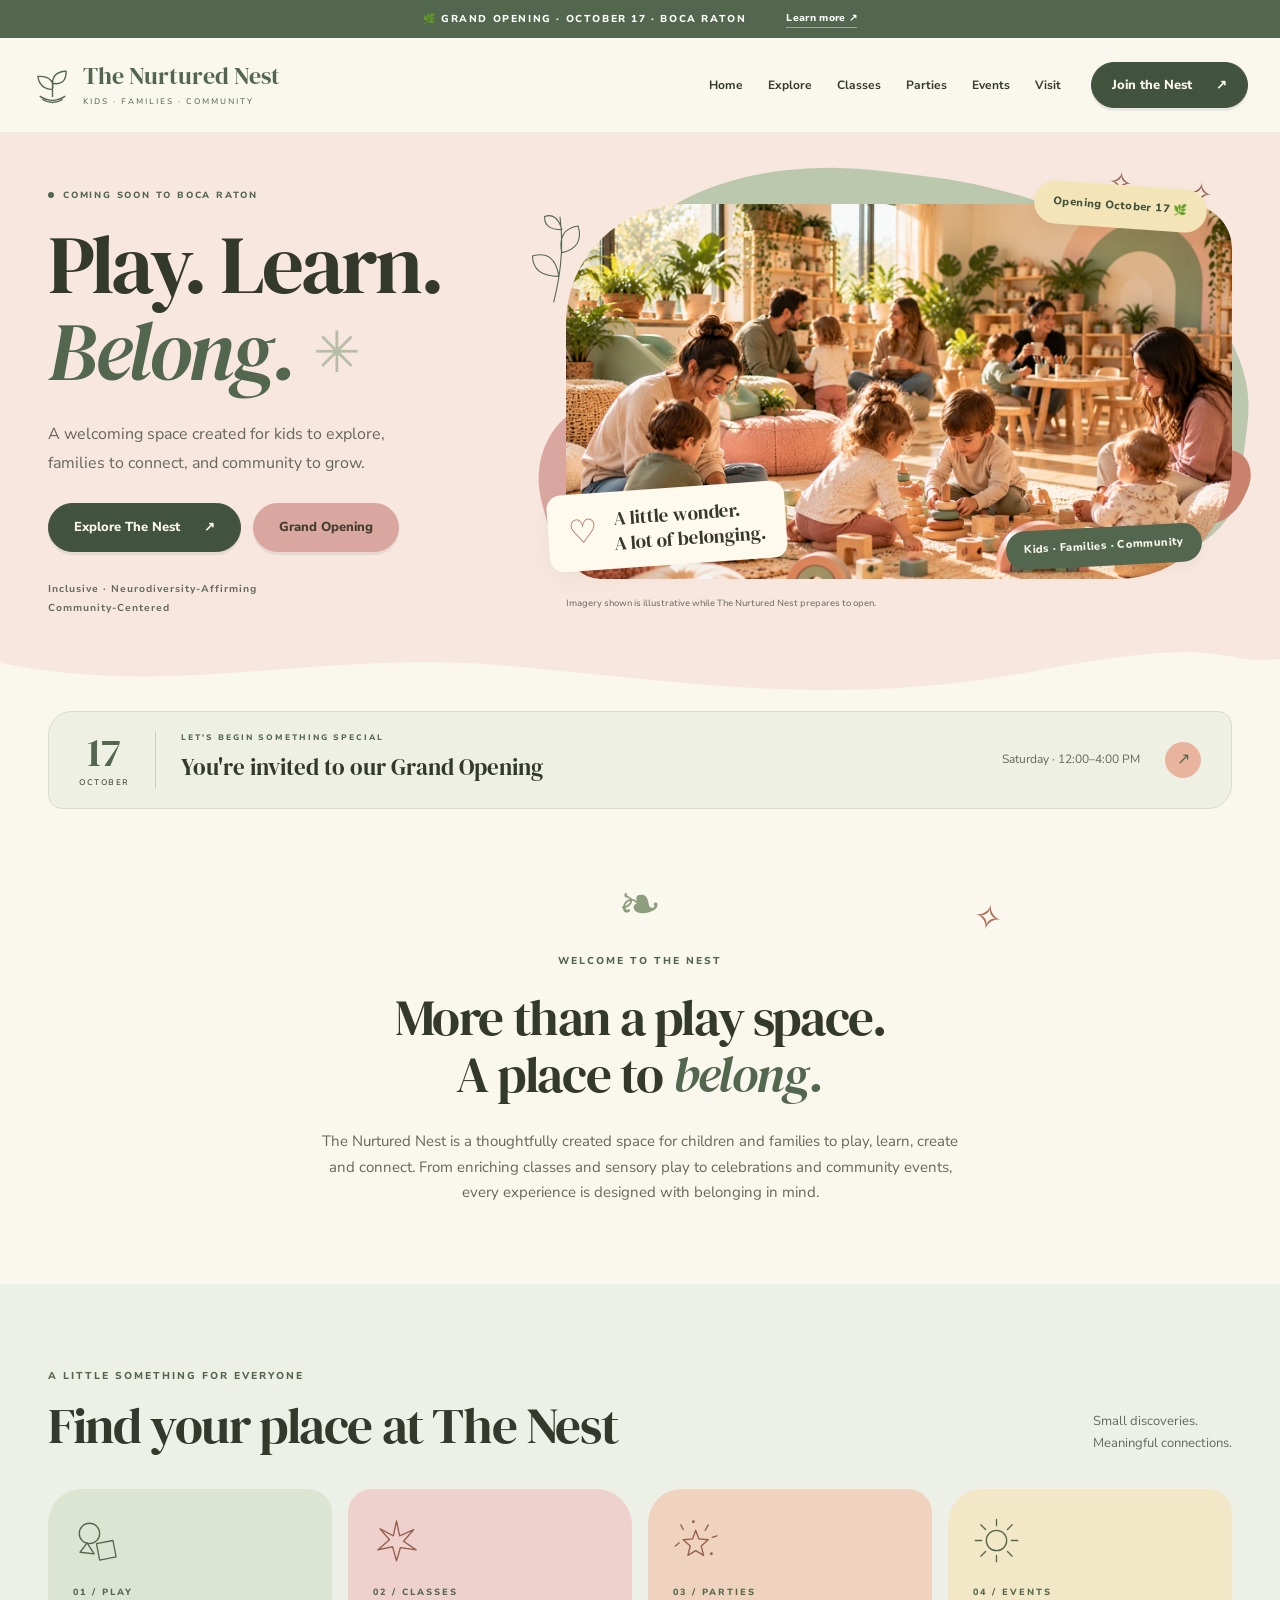
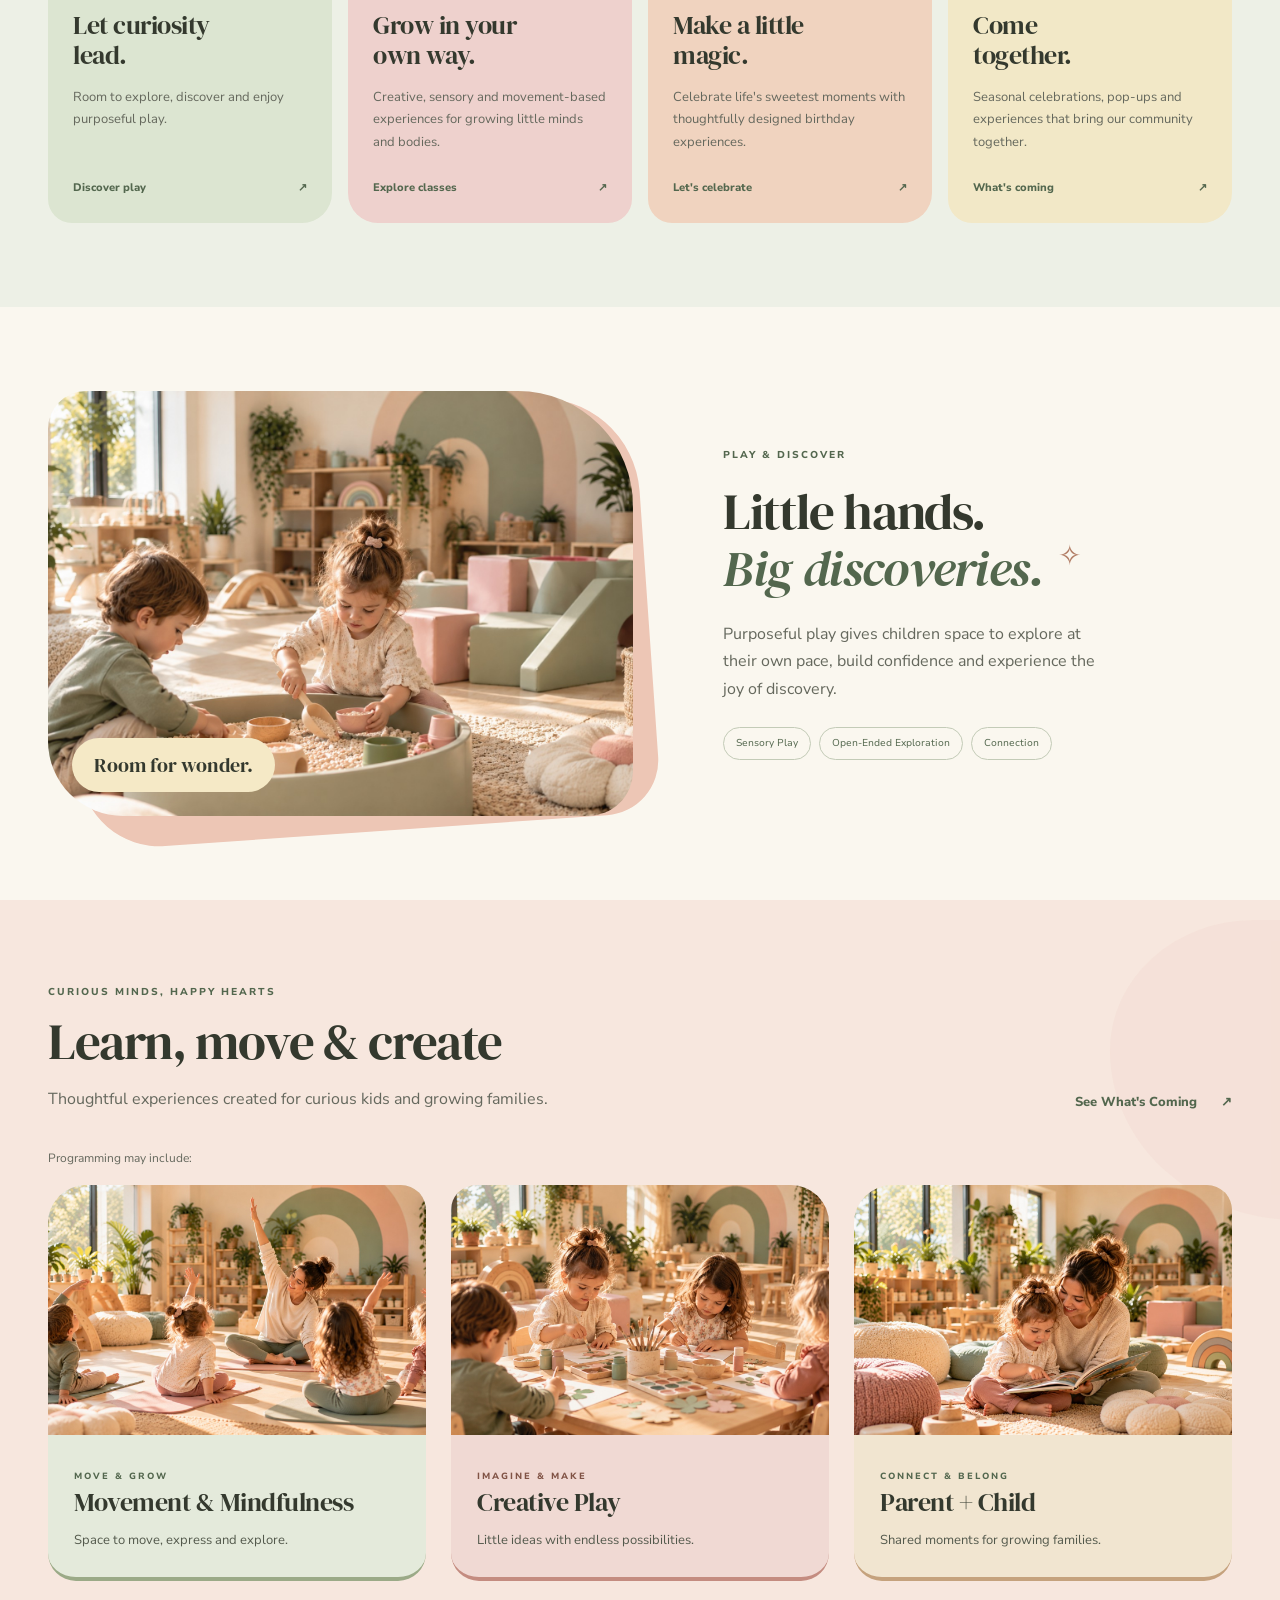
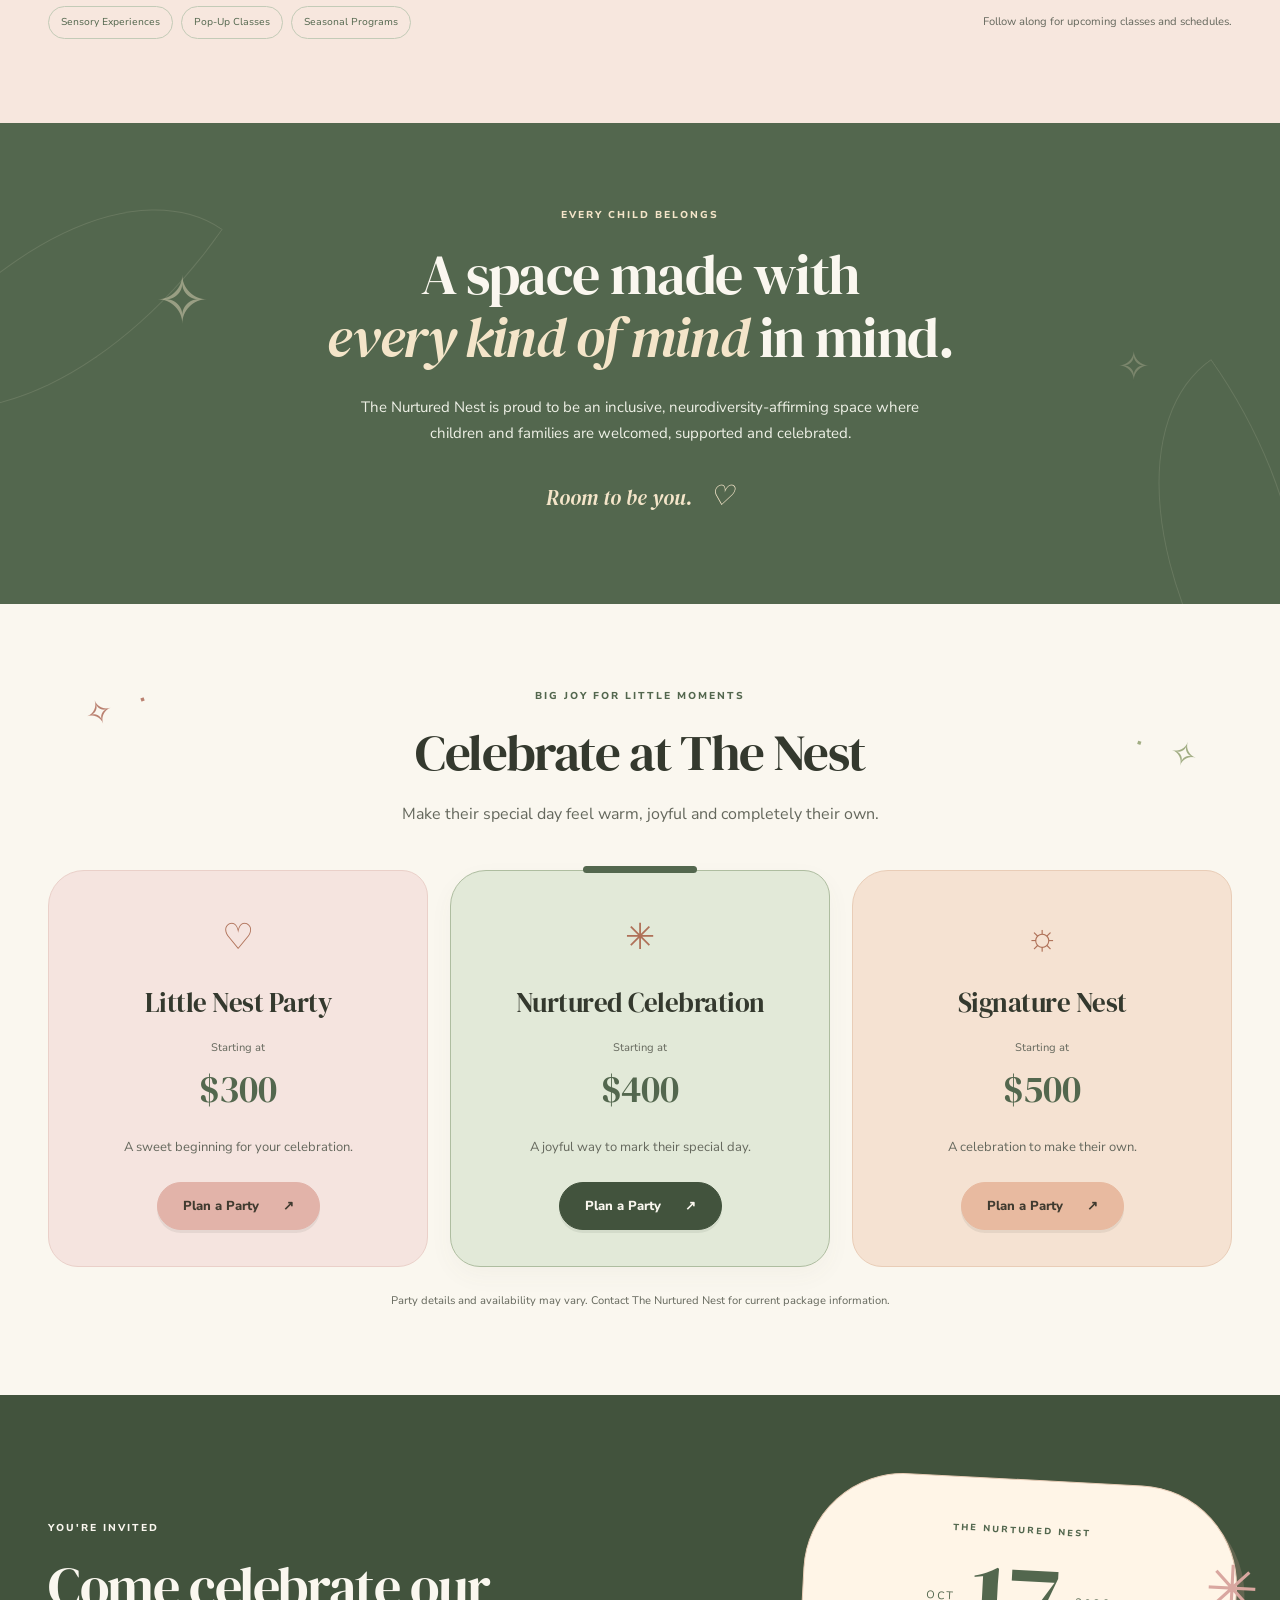
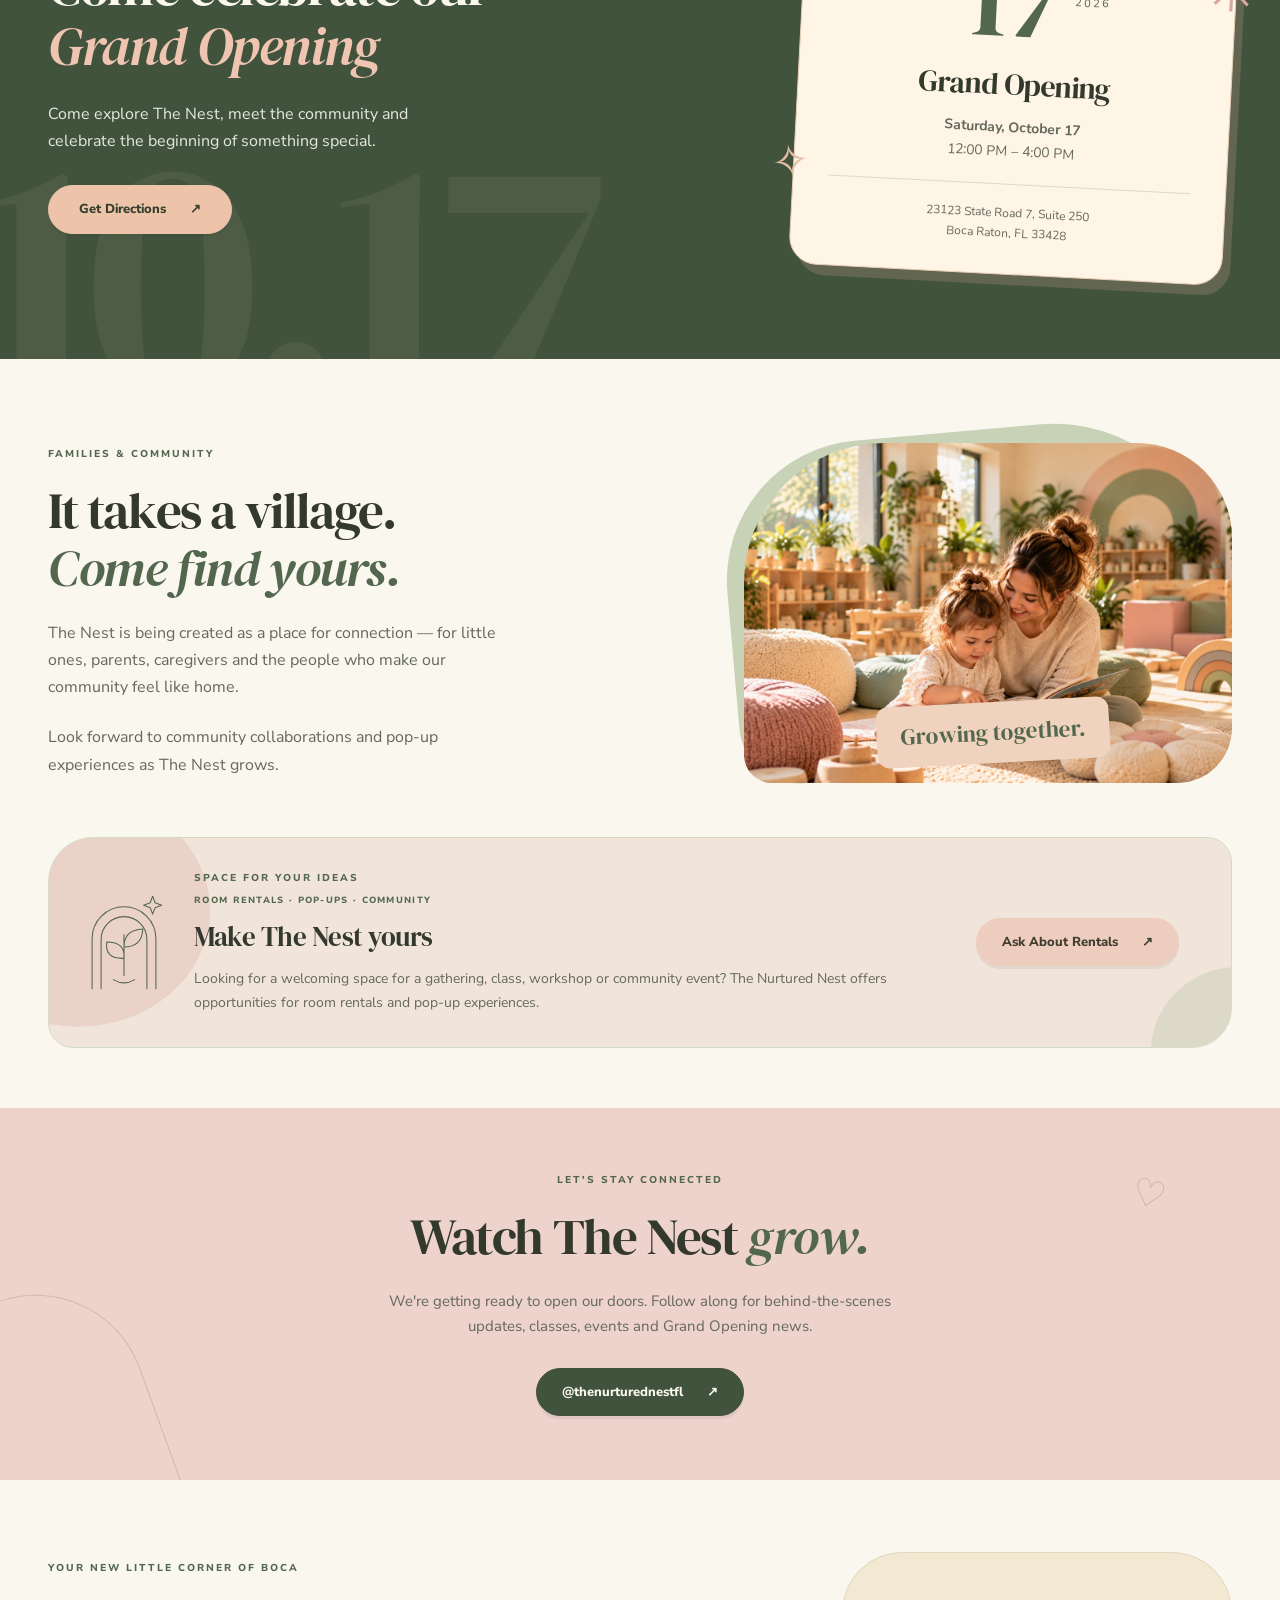
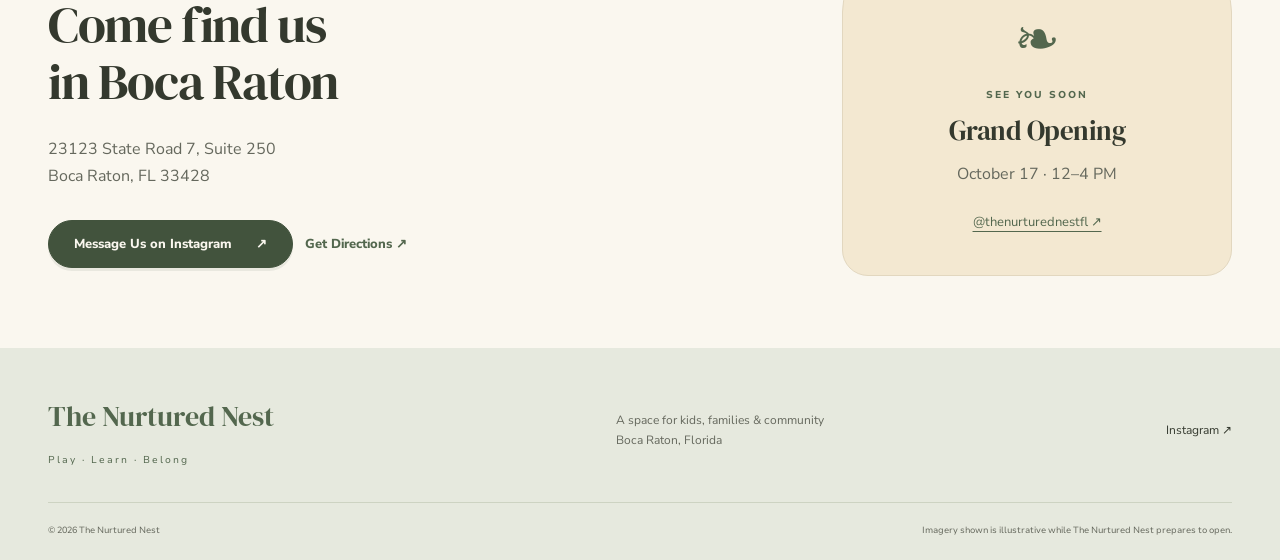
==== index.html @ f9adf0f7 "Add files via upload" ====
<!doctype html>
<html lang="en">
<head>
  <meta charset="utf-8"><meta name="viewport" content="width=device-width, initial-scale=1">
  <title>The Nurtured Nest | Play. Learn. Belong. | Boca Raton</title>
  <meta name="description" content="A welcoming children's and family space coming soon to Boca Raton. Join The Nurtured Nest's Grand Opening on October 17, 12–4 PM.">
  <meta name="theme-color" content="#53674e">
  <link rel="preconnect" href="https://fonts.googleapis.com"><link rel="preconnect" href="https://fonts.gstatic.com" crossorigin>
  <link href="https://fonts.googleapis.com/css2?family=DM+Serif+Display:ital@0;1&family=Nunito+Sans:wght@400;500;600;700;800&display=swap" rel="stylesheet">
  <link rel="stylesheet" href="style.css"><script src="script.js" defer></script>
</head>
<body>
<a class="skip-link" href="#main">Skip to content</a>
<div class="announcement"><span>🌿 GRAND OPENING · OCTOBER 17 · BOCA RATON</span><a href="#events">Learn more <span aria-hidden="true">↗</span></a></div>
<header class="header">
  <a class="brand" href="#home" aria-label="The Nurtured Nest home"><svg viewBox="0 0 48 48" aria-hidden="true"><path d="M24 38V18M24 29C8 30 7 14 7 14c15-1 19 8 17 15ZM24 22C24 7 40 8 40 8c0 12-6 16-16 14ZM9 37q15 10 30 0M12 41q12 7 24 0"/></svg><span>The Nurtured Nest<small>KIDS · FAMILIES · COMMUNITY</small></span></a>
  <button class="menu-toggle" aria-controls="navigation" aria-expanded="false" aria-label="Open navigation"><span></span><span></span></button>
  <nav id="navigation" aria-label="Main navigation"><a href="#home">Home</a><a href="#explore">Explore</a><a href="#classes">Classes</a><a href="#parties">Parties</a><a href="#events">Events</a><a href="#visit">Visit</a><a class="button nav-cta" href="#connect">Join the Nest <span aria-hidden="true">↗</span></a></nav>
</header>
<main id="main">
<div class="hero-band"><section id="home" class="hero wrap">
  <div class="hero-copy"><p class="eyebrow"><span class="dot"></span> COMING SOON TO BOCA RATON</p><h1>Play. Learn.<br><em>Belong.</em><span class="spark" aria-hidden="true">✳</span></h1><p class="lead">A welcoming space created for kids to explore, families to connect, and community to grow.</p><div class="actions"><a class="button" href="#explore">Explore The Nest <span aria-hidden="true">↗</span></a><a class="button secondary" href="#events">Grand Opening</a></div><p class="values">Inclusive · Neurodiversity-Affirming<br>Community-Centered</p></div>
  <figure class="hero-visual"><span class="hero-shape" aria-hidden="true"></span><svg class="hero-leaf" viewBox="0 0 90 130" aria-hidden="true"><path d="M20 120Q55 65 65 10M38 88Q4 77 12 50Q44 51 38 88ZM52 58Q84 61 85 30Q56 25 52 58ZM62 28Q38 20 45 3Q63 3 62 28"/></svg><span class="hero-sparkles" aria-hidden="true">✧ · ✧</span><span class="opening-badge">Opening October 17 <span aria-hidden="true">🌿</span></span><img src="images/hero-community.png" alt="Illustrative scene of children and families connecting through play in a warm, nature-inspired space" fetchpriority="high" width="1536" height="864"><div class="image-stamp"><span aria-hidden="true">♡</span><span>A little wonder.<br>A lot of belonging.</span></div><span class="family-badge">Kids · Families · Community</span><figcaption>Imagery shown is illustrative while The Nurtured Nest prepares to open.</figcaption></figure>
</section><svg class="hero-wave" viewBox="0 0 1440 65" preserveAspectRatio="none" aria-hidden="true"><path d="M0 20C200 70 360 0 580 25S950 80 1170 30S1370 25 1440 15V65H0Z"/></svg></div>
<a class="opening-teaser wrap" href="#events"><span class="teaser-date"><b>17</b><small>OCTOBER</small></span><span><span class="eyebrow">LET'S BEGIN SOMETHING SPECIAL</span><strong>You're invited to our Grand Opening</strong></span><span class="teaser-time">Saturday · 12:00–4:00 PM</span><span class="circle-arrow" aria-hidden="true">↗</span></a>
<section class="intro wrap reveal"><div class="botanical" aria-hidden="true">❧</div><p class="eyebrow">WELCOME TO THE NEST</p><h2>More than a play space.<br>A place to <em>belong.</em></h2><p>The Nurtured Nest is a thoughtfully created space for children and families to play, learn, create and connect. From enriching classes and sensory play to celebrations and community events, every experience is designed with belonging in mind.</p></section>
<section id="explore" class="offerings section-pad"><div class="wrap"><div class="section-heading reveal"><div><p class="eyebrow">A LITTLE SOMETHING FOR EVERYONE</p><h2>Find your place at The Nest</h2></div><p>Small discoveries.<br>Meaningful connections.</p></div><div class="offer-grid">
<a class="offer reveal" href="#play"><span class="offer-icon" aria-hidden="true"><svg viewBox="0 0 60 60"><circle cx="21" cy="21" r="13"/><path d="m30 34 21-4 4 21-21 4ZM9 45l9-12 9 14Z"/></svg></span><span class="eyebrow">01 / PLAY</span><h3>Let curiosity lead.</h3><p>Room to explore, discover and enjoy purposeful play.</p><span class="text-link">Discover play <span aria-hidden="true">↗</span></span></a>
<a class="offer reveal" href="#classes"><span class="offer-icon" aria-hidden="true"><svg viewBox="0 0 60 60"><path d="m30 5 4 19 18-8-13 15 16 11-20-3-5 17-5-18-19 4 15-13L9 15l17 9Z"/></svg></span><span class="eyebrow">02 / CLASSES</span><h3>Grow in your own way.</h3><p>Creative, sensory and movement-based experiences for growing little minds and bodies.</p><span class="text-link">Explore classes <span aria-hidden="true">↗</span></span></a>
<a class="offer reveal" href="#parties"><span class="offer-icon" aria-hidden="true"><svg viewBox="0 0 60 60"><path d="m29 17 4 11 12 1-9 8 3 12-10-6-10 6 3-12-9-8 12-1ZM10 10l3 6M45 10l-4 7M50 26l6-2M8 33l-5 4"/><circle cx="26" cy="6" r="1"/><circle cx="49" cy="47" r="1"/></svg></span><span class="eyebrow">03 / PARTIES</span><h3>Make a little magic.</h3><p>Celebrate life's sweetest moments with thoughtfully designed birthday experiences.</p><span class="text-link">Let's celebrate <span aria-hidden="true">↗</span></span></a>
<a class="offer reveal" href="#events"><span class="offer-icon" aria-hidden="true"><svg viewBox="0 0 60 60"><circle cx="30" cy="30" r="13"/><path d="M30 3v8M30 49v8M3 30h8M49 30h8M10 10l6 6M44 44l6 6M10 50l6-6M44 16l6-6"/></svg></span><span class="eyebrow">04 / EVENTS</span><h3>Come together.</h3><p>Seasonal celebrations, pop-ups and experiences that bring our community together.</p><span class="text-link">What's coming <span aria-hidden="true">↗</span></span></a>
</div></div></section>
<section id="play" class="split wrap section-pad reveal"><div class="photo-frame"><img src="images/sensory-play.png" alt="Illustrative sensory play with children exploring tactile materials" loading="lazy" width="1536" height="864"><span class="photo-label">Room for wonder.</span></div><div class="split-copy"><p class="eyebrow">PLAY & DISCOVER</p><h2>Little hands.<br><em>Big discoveries.</em></h2><p>Purposeful play gives children space to explore at their own pace, build confidence and experience the joy of discovery.</p><div class="tags"><span>Sensory Play</span><span>Open-Ended Exploration</span><span>Connection</span></div></div></section>
<section id="classes" class="classes section-pad"><div class="wrap"><div class="section-heading reveal"><div><p class="eyebrow">CURIOUS MINDS, HAPPY HEARTS</p><h2>Learn, move & create</h2><p>Thoughtful experiences created for curious kids and growing families.</p></div><a class="text-link" href="#events">See What's Coming <span aria-hidden="true">↗</span></a></div><p class="program-note">Programming may include:</p><div class="class-grid">
<article class="class-card reveal"><img src="images/movement-class.png" alt="Illustrative children's movement and mindfulness activity" loading="lazy" width="1536" height="864"><div><span class="eyebrow">MOVE & GROW</span><h3>Movement & Mindfulness</h3><p>Space to move, express and explore.</p></div></article>
<article class="class-card reveal"><img src="images/creative-class.png" alt="Illustrative creative class with children making art together" loading="lazy" width="1536" height="864"><div><span class="eyebrow">IMAGINE & MAKE</span><h3>Creative Play</h3><p>Little ideas with endless possibilities.</p></div></article>
<article class="class-card reveal"><img src="images/parent-child.png" alt="Illustrative parent and child sharing a playful moment" loading="lazy" width="1536" height="864"><div><span class="eyebrow">CONNECT & BELONG</span><h3>Parent + Child</h3><p>Shared moments for growing families.</p></div></article>
</div><div class="class-bottom"><div class="tags"><span>Sensory Experiences</span><span>Pop-Up Classes</span><span>Seasonal Programs</span></div><p>Follow along for upcoming classes and schedules.</p></div></div></section>
<section class="inclusion section-pad reveal"><div class="wrap"><span class="floating-star" aria-hidden="true">✧</span><p class="eyebrow">EVERY CHILD BELONGS</p><h2>A space made with<br><em>every kind of mind</em> in mind.</h2><p>The Nurtured Nest is proud to be an inclusive, neurodiversity-affirming space where children and families are welcomed, supported and celebrated.</p><span class="inclusion-sign">Room to be you. <span aria-hidden="true">♡</span></span></div></section>
<section id="parties" class="parties wrap section-pad"><div class="center-heading reveal"><p class="eyebrow">BIG JOY FOR LITTLE MOMENTS</p><h2>Celebrate at The Nest</h2><p>Make their special day feel warm, joyful and completely their own.</p></div><div class="party-grid"><article class="party-card reveal"><span aria-hidden="true">♡</span><h3>Little Nest Party</h3><p class="price"><small>Starting at</small> $300</p><p>A sweet beginning for your celebration.</p><a class="button secondary" href="#visit">Plan a Party <span aria-hidden="true">↗</span></a></article><article class="party-card reveal"><span aria-hidden="true">✳</span><h3>Nurtured Celebration</h3><p class="price"><small>Starting at</small> $400</p><p>A joyful way to mark their special day.</p><a class="button" href="#visit">Plan a Party <span aria-hidden="true">↗</span></a></article><article class="party-card reveal"><span aria-hidden="true">☼</span><h3>Signature Nest</h3><p class="price"><small>Starting at</small> $500</p><p>A celebration to make their own.</p><a class="button secondary" href="#visit">Plan a Party <span aria-hidden="true">↗</span></a></article></div><p class="fine-print">Party details and availability may vary. Contact The Nurtured Nest for current package information.</p></section>
<section id="events" class="events section-pad"><div class="wrap event-layout reveal"><div><p class="eyebrow">YOU'RE INVITED</p><h2>Come celebrate our<br><em>Grand Opening</em></h2><p>Come explore The Nest, meet the community and celebrate the beginning of something special.</p><a class="button light" href="https://www.google.com/maps/search/?api=1&query=23123+State+Road+7+Suite+250+Boca+Raton+FL+33428" target="_blank" rel="noopener noreferrer">Get Directions <span aria-hidden="true">↗</span></a></div><article class="event-card"><span class="eyebrow">THE NURTURED NEST</span><div class="event-date"><span>OCT</span><strong>17</strong><span>2026</span></div><h3>Grand Opening</h3><p><b>Saturday, October 17</b><br>12:00 PM – 4:00 PM</p><div class="event-address">23123 State Road 7, Suite 250<br>Boca Raton, FL 33428</div><span class="event-flower" aria-hidden="true">✳</span></article></div></section>
<section class="community wrap section-pad reveal"><div><p class="eyebrow">FAMILIES & COMMUNITY</p><h2>It takes a village.<br><em>Come find yours.</em></h2><p>The Nest is being created as a place for connection — for little ones, parents, caregivers and the people who make our community feel like home.</p><p>Look forward to community collaborations and pop-up experiences as The Nest grows.</p></div><figure class="community-photo"><img src="images/parent-child.png" alt="Illustrative family connection through a shared parent and child activity" loading="lazy" width="1536" height="864"><figcaption>Growing together.</figcaption></figure></section>
<section class="rental wrap reveal"><svg class="rental-art" viewBox="0 0 110 130" aria-hidden="true"><path d="M16 122V61a39 39 0 0 1 78 0v61M27 122V62a28 28 0 0 1 56 0v60M55 106V56M55 85Q31 86 34 65Q57 65 55 85ZM55 71Q77 71 78 49Q55 50 55 71M42 111q13 8 26 0"/><path d="m90 9 3 8 8 3-8 3-3 8-3-8-8-3 8-3Z"/></svg><div><p class="eyebrow">SPACE FOR YOUR IDEAS</p><span class="rental-label">ROOM RENTALS · POP-UPS · COMMUNITY</span><h3>Make The Nest yours</h3><p>Looking for a welcoming space for a gathering, class, workshop or community event? The Nurtured Nest offers opportunities for room rentals and pop-up experiences.</p></div><a class="button secondary" href="#visit">Ask About Rentals <span aria-hidden="true">↗</span></a></section>
<section id="connect" class="connect section-pad reveal"><div class="wrap"><p class="eyebrow">LET'S STAY CONNECTED</p><h2>Watch The Nest <em>grow.</em></h2><p>We're getting ready to open our doors. Follow along for behind-the-scenes updates, classes, events and Grand Opening news.</p><a class="button" href="https://www.instagram.com/thenurturednestfl/" target="_blank" rel="noopener noreferrer">@thenurturednestfl <span aria-hidden="true">↗</span></a></div></section>
<section id="visit" class="visit wrap section-pad reveal"><div><p class="eyebrow">YOUR NEW LITTLE CORNER OF BOCA</p><h2>Come find us<br>in Boca Raton</h2><address>23123 State Road 7, Suite 250<br>Boca Raton, FL 33428</address><div class="actions"><a class="button" href="https://www.instagram.com/thenurturednestfl/" target="_blank" rel="noopener noreferrer">Message Us on Instagram <span aria-hidden="true">↗</span></a><a class="text-link" href="https://www.google.com/maps/search/?api=1&query=23123+State+Road+7+Suite+250+Boca+Raton+FL+33428" target="_blank" rel="noopener noreferrer">Get Directions ↗</a></div></div><div class="visit-note"><span aria-hidden="true">❧</span><p class="eyebrow">SEE YOU SOON</p><h3>Grand Opening</h3><p>October 17 · 12–4 PM</p><a href="https://www.instagram.com/thenurturednestfl/" target="_blank" rel="noopener noreferrer">@thenurturednestfl ↗</a></div></section>
</main>
<footer><div class="wrap footer-top"><a class="footer-brand" href="#home">The Nurtured Nest<small>Play · Learn · Belong</small></a><p>A space for kids, families & community<br>Boca Raton, Florida</p><a href="https://www.instagram.com/thenurturednestfl/" target="_blank" rel="noopener noreferrer">Instagram ↗</a></div><div class="wrap footer-bottom"><span>© <span id="year">2026</span> The Nurtured Nest</span><span>Imagery shown is illustrative while The Nurtured Nest prepares to open.</span></div></footer>
</body>
</html>
---- style.css ----
:root{--cream:#faf7ef;--paper:#f3efe4;--sage:#53674e;--sage-light:#e4e9de;--olive:#68734e;--blush:#f2e3dd;--terra:#af7158;--ink:#34392e;--muted:#65685d;--line:#d9dbcd;--serif:'DM Serif Display',Georgia,serif;--sans:'Nunito Sans',sans-serif}*{box-sizing:border-box}html{scroll-behavior:smooth;scroll-padding-top:110px}body{margin:0;background:var(--cream);color:var(--ink);font-family:var(--sans);font-size:16px;line-height:1.7}a{color:inherit;text-decoration:none}button{font:inherit}img{display:block;width:100%;height:auto;object-fit:cover}h1,h2,h3,p,figure{margin:0}h1,h2,h3{font-family:var(--serif);font-weight:400;line-height:1.12}h2{font-size:clamp(34px,4vw,54px);letter-spacing:-1.4px}h3{font-size:27px;letter-spacing:-.5px}em{font-weight:400;color:var(--sage)}p{color:var(--muted)}.wrap{width:min(1240px,calc(100% - 96px));margin-inline:auto}.section-pad{padding-block:100px}.eyebrow{font-size:10px;font-weight:800;letter-spacing:2px;color:var(--sage);line-height:1.6;margin-bottom:20px}.button{display:inline-flex;align-items:center;justify-content:center;gap:24px;background:var(--sage);color:#fff;border:1px solid var(--sage);border-radius:100px;padding:14px 25px;font-size:13px;font-weight:800;line-height:1.4;transition:background .2s,transform .2s;white-space:normal}.button:hover{background:#40543c;transform:translateY(-2px)}.button.secondary{background:transparent;color:var(--sage);border-color:#b2bca8}.button.secondary:hover{background:var(--sage-light)}.button.light{background:var(--cream);color:var(--sage);border-color:var(--cream)}.actions{display:flex;align-items:center;flex-wrap:wrap;gap:12px}.text-link{display:inline-flex;align-items:center;gap:24px;font-size:13px;font-weight:800;color:var(--sage)}.text-link:hover{text-decoration:underline;text-underline-offset:5px}a:focus-visible,button:focus-visible{outline:3px solid var(--terra);outline-offset:5px}.skip-link{position:fixed;top:-100px;left:12px;z-index:99;background:var(--cream);padding:12px}.skip-link:focus{top:12px}.announcement{min-height:38px;background:var(--sage);color:#fff;display:flex;align-items:center;justify-content:center;gap:40px;font-size:10px;font-weight:800;letter-spacing:1.6px;padding:9px 20px}.announcement a{letter-spacing:.3px;border-bottom:1px solid #ffffff70}.header{height:95px;position:sticky;top:0;z-index:20;background:#faf7eff5;border-bottom:1px solid #d9dbcd80;display:flex;align-items:center;justify-content:space-between;padding-inline:max(32px,calc((100vw - 1240px)/2));backdrop-filter:blur(12px)}.brand{display:flex;align-items:center;gap:10px;font-family:var(--serif);font-size:24px;line-height:1.1;color:var(--sage);white-space:nowrap}.brand svg{width:41px;height:46px;fill:none;stroke:var(--sage);stroke-width:1.6}.brand small{display:block;font-family:var(--sans);font-size:8px;letter-spacing:2px;margin-top:8px}.header nav{display:flex;gap:25px;align-items:center;font-size:12px;font-weight:700}.header nav>a:not(.button):hover{color:var(--terra)}.nav-cta{padding:12px 20px;margin-left:5px}.menu-toggle{display:none}.hero{display:grid;grid-template-columns: .88fr 1.12fr;gap:50px;align-items:center;padding-top:55px;padding-bottom:36px}.hero-copy{padding-block:30px}.hero .eyebrow{font-size:9px;letter-spacing:1.8px;display:flex;align-items:center;gap:9px}.dot{width:6px;height:6px;border-radius:100%;background:var(--sage)}h1{font-size:clamp(64px,6.5vw,94px);letter-spacing:-3px;position:relative;line-height:1.03}.spark{color:#b7bea5;font-size:57px;display:inline-block;vertical-align:top;margin:15px 0 0 18px}.lead{max-width:390px;font-size:16px;line-height:1.8;margin-block:26px}.values{font-size:10px;font-weight:700;letter-spacing:1px;margin-top:28px;line-height:1.9}.hero-visual{position:relative;min-width:0}.hero-visual img{height:480px;border-radius:140px 32px 32px 32px;object-position:51% center}.image-stamp{position:absolute;bottom:53px;left:-25px;background:var(--cream);padding:18px 25px;box-shadow:0 7px 25px #2835220b;display:flex;gap:16px;align-items:center;border-radius:14px;transform:rotate(-4deg);font-family:var(--serif);font-size:19px;line-height:1.3}.image-stamp>span:first-child{font-size:33px;color:var(--terra)}figcaption{font-size:9px;color:var(--muted);margin:12px 5px 0;line-height:1.6}.opening-teaser{display:flex;align-items:center;gap:25px;padding:20px 30px;border:1px solid var(--line);border-radius:18px;background:var(--paper);transition:background .2s}.opening-teaser:hover{background:var(--sage-light)}.teaser-date{border-right:1px solid #c8cebc;padding-right:25px;text-align:center;line-height:1}.teaser-date b{display:block;font-family:var(--serif);font-size:40px;color:var(--sage);font-weight:400}.teaser-date small{font-size:8px;letter-spacing:1.5px}.opening-teaser .eyebrow{display:block;margin-bottom:3px;font-size:8px}.opening-teaser strong{font-family:var(--serif);font-size:23px;font-weight:400}.teaser-time{margin-left:auto;font-size:12px;color:var(--muted)}.circle-arrow{width:36px;height:36px;display:grid;place-items:center;border:1px solid #a3af97;border-radius:100%;color:var(--sage)}.intro{text-align:center;max-width:770px;padding-block:88px 95px;position:relative}.intro p:last-child{max-width:650px;margin:26px auto 0;font-size:15px}.botanical{font-size:52px;color:#8e9d7d;line-height:1;margin-bottom:22px}.offerings{background:var(--paper)}.section-heading{display:flex;align-items:end;justify-content:space-between;gap:25px;margin-bottom:35px}.section-heading .eyebrow{margin-bottom:13px}.section-heading>p{font-size:13px}.offer-grid{display:grid;grid-template-columns:repeat(4,1fr);gap:16px}.offer{padding:28px 25px 25px;background:#e5e9dd;border-radius:28px;display:flex;flex-direction:column;transition:transform .25s}.offer:nth-child(2){background:#eee1d8}.offer:nth-child(3){background:#eadedc}.offer:nth-child(4){background:#e8e6d6}.offer:hover{transform:translateY(-6px)}.offer-icon{color:var(--sage);font-size:40px;height:68px}.offer .eyebrow{font-size:9px;margin-bottom:12px}.offer h3{font-size:26px;max-width:160px}.offer p{font-size:13px;line-height:1.75;margin-top:16px;margin-bottom:25px}.offer .text-link{margin-top:auto;font-size:11px;justify-content:space-between}.split{display:grid;grid-template-columns:1.07fr .93fr;gap:90px;align-items:center}.photo-frame{position:relative}.photo-frame img{height:425px;border-radius:32px 110px 32px 32px}.photo-label{position:absolute;bottom:24px;left:24px;border-radius:50px;background:var(--cream);padding:10px 22px;font-family:var(--serif);font-size:20px}.split-copy>p:not(.eyebrow){margin-block:24px;max-width:390px}.tags{display:flex;flex-wrap:wrap;gap:8px}.tags span{padding:7px 12px;font-size:10px;color:var(--sage);border:1px solid #c3cbb7;border-radius:30px}.classes{background:#f4eee8}.section-heading h2+p{margin-top:16px}.program-note{font-size:12px;margin-bottom:16px}.class-grid{display:grid;grid-template-columns:repeat(3,1fr);gap:25px}.class-card{background:var(--cream);border-radius:28px;overflow:hidden}.class-card img{height:250px;transition:transform .4s}.class-card:hover img{transform:scale(1.025)}.class-card>div{padding:26px}.class-card .eyebrow{font-size:9px;margin-bottom:11px}.class-card h3{font-size:26px}.class-card p{font-size:13px;margin-top:12px}.class-bottom{margin-top:25px;display:flex;gap:20px;justify-content:space-between;align-items:center}.class-bottom p{font-size:11px}.inclusion{background:var(--sage-light);text-align:center;position:relative}.inclusion .wrap{position:relative}.inclusion h2{font-size:clamp(36px,4.4vw,60px)}.inclusion p:not(.eyebrow){max-width:590px;margin:26px auto;font-size:15px}.inclusion-sign{font-family:var(--serif);color:var(--sage);font-size:21px;font-style:italic}.inclusion-sign span{margin-left:12px;font-size:28px}.floating-star{position:absolute;top:40px;left:9%;font-size:65px;color:#879a76}.center-heading{text-align:center;margin-bottom:42px}.center-heading h2+p{margin-top:20px}.party-grid{display:grid;grid-template-columns:repeat(3,1fr);gap:22px}.party-card{text-align:center;border:1px solid var(--line);border-radius:28px;padding:36px 24px}.party-card:nth-child(2){background:var(--sage-light);border-color:var(--sage-light)}.party-card>span{font-size:36px;color:var(--terra);display:block;margin-bottom:20px}.party-card .price{font-family:var(--serif);font-size:38px;color:var(--sage);margin:20px 0 14px}.price small{display:block;font-family:var(--sans);font-size:11px;color:var(--muted)}.party-card>p:not(.price){font-size:13px;margin-bottom:24px}.fine-print{text-align:center;font-size:11px;margin-top:25px}.events{background:var(--sage);color:var(--cream);overflow:hidden}.event-layout{display:grid;grid-template-columns:1.2fr .8fr;gap:100px;align-items:center}.events .eyebrow,.events em,.events p{color:var(--cream)}.events h2{font-size:clamp(38px,4.2vw,58px)}.events h2+p{max-width:410px;margin:25px 0 30px;color:#e5e9dc}.event-card{background:var(--cream);color:var(--ink);border-radius:100px 100px 28px 28px;padding:35px 35px 30px;text-align:center;position:relative;transform:rotate(3deg)}.event-card .eyebrow{color:var(--sage);font-size:9px}.event-date{display:flex;align-items:center;justify-content:center;gap:16px;color:var(--sage)}.event-date strong{font-family:var(--serif);font-size:105px;font-weight:400;line-height:1.1}.event-date span{font-size:11px;letter-spacing:2px}.event-card h3{font-size:30px;margin:10px 0 15px}.event-card p{color:var(--muted);font-size:14px}.event-address{border-top:1px solid var(--line);padding-top:18px;margin-top:20px;font-size:12px;color:var(--muted)}.event-flower{position:absolute;right:-24px;top:45px;font-size:64px;color:#d1b19a}.community{display:grid;grid-template-columns:1.1fr .9fr;gap:100px;align-items:center}.community p:not(.eyebrow){margin-top:23px;max-width:460px}.rental{background:var(--paper);border:1px solid var(--line);border-radius:28px;padding:38px 45px;display:flex;align-items:center;gap:55px;margin-bottom:90px}.rental .eyebrow{margin-bottom:12px}.rental p:last-child{max-width:750px;font-size:14px;margin-top:15px}.rental .button{flex-shrink:0}.connect{text-align:center;background:var(--blush)}.connect p:not(.eyebrow){max-width:520px;margin:24px auto 28px;font-size:15px}.visit{display:grid;grid-template-columns:1.3fr .7fr;gap:70px;align-items:center}.visit address{font-style:normal;color:var(--muted);margin:25px 0 30px}.visit-note{padding:40px;text-align:center;border:1px solid var(--line);border-radius:26px;background:var(--paper)}.visit-note>span{font-size:55px;color:var(--sage)}.visit-note .eyebrow{margin-bottom:13px}.visit-note p:not(.eyebrow){margin:15px 0 20px}.visit-note a{font-size:13px;color:var(--sage);text-decoration:underline;text-underline-offset:5px}footer{background:#e6e9de;padding:45px 0 22px}.footer-top{display:flex;align-items:center;justify-content:space-between;gap:25px;padding-bottom:35px}.footer-brand{font-family:var(--serif);font-size:28px;color:var(--sage)}.footer-brand small{display:block;font:10px var(--sans);letter-spacing:2px;margin-top:12px}.footer-top p,.footer-top>a:last-child{font-size:12px}.footer-bottom{display:flex;justify-content:space-between;border-top:1px solid #cdd3c2;padding-top:20px;font-size:9px;color:var(--muted);gap:20px}.js .reveal{opacity:0;transform:translateY(20px);transition:opacity .7s,transform .7s}.js .reveal.visible{opacity:1;transform:none}
@media(min-width:1500px){.hero-visual img{height:540px}.hero{padding-top:65px;padding-bottom:45px}}
@media(max-width:1100px){.wrap{width:calc(100% - 60px)}.header{padding-inline:30px}.header nav{gap:16px}.brand{font-size:21px}.brand svg{width:32px}.nav-cta{padding:11px 15px}.hero{gap:35px}.hero-visual img{height:450px}h1{font-size:76px}.split{gap:50px}.offer{padding:24px 20px}.offer h3{font-size:23px}.event-layout,.community{gap:60px}.class-card img{height:210px}.class-card>div{padding:22px}.class-card h3{font-size:23px}}
@media(max-width:860px){html{scroll-padding-top:90px}.header{height:80px}.menu-toggle{display:flex;flex-direction:column;justify-content:center;gap:6px;width:44px;height:44px;border:1px solid var(--line);border-radius:100%;background:transparent;align-items:center}.menu-toggle span{height:1px;width:18px;background:var(--sage);transition:transform .2s}.menu-toggle[aria-expanded=true] span:first-child{transform:translateY(3.5px) rotate(45deg)}.menu-toggle[aria-expanded=true] span:last-child{transform:translateY(-3.5px) rotate(-45deg)}.header nav{display:none;position:absolute;top:80px;left:0;right:0;background:var(--cream);padding:20px 30px 30px;border-bottom:1px solid var(--line);box-shadow:0 15px 20px #34392e0a}.header nav.open{display:flex;flex-direction:column;align-items:stretch;gap:0}.header nav>a{padding:12px}.header nav .button{margin:12px 0 0}.hero{gap:25px}.hero-visual img{height:400px}h1{font-size:64px}.spark{font-size:37px;margin-left:8px}.hero .actions{align-items:stretch}.hero .button{font-size:11px;padding:13px 18px}.image-stamp{font-size:16px;padding:15px}.teaser-time{display:none}.offer-grid{grid-template-columns:repeat(2,1fr)}.offer h3{max-width:none}.offer-icon{height:55px}.section-pad{padding-block:75px}.class-grid{gap:15px}.class-card>div{padding:20px 15px}.class-card h3{font-size:22px}.class-card img{height:180px}.class-bottom{flex-direction:column;align-items:flex-start}.event-layout{gap:40px}.event-card{padding:30px 22px}.event-date strong{font-size:85px}.party-card{padding:30px 15px}.party-card h3{font-size:24px}.rental{padding:32px;gap:30px}.visit{gap:35px}.visit .button{font-size:11px}.visit-note{padding:30px 20px}.community{gap:30px}.floating-star{left:0;font-size:45px}}
@media(max-width:600px){.wrap{width:calc(100% - 40px)}.announcement{gap:12px;font-size:7px;letter-spacing:.8px;padding-inline:12px;min-height:34px}.announcement a{font-size:8px;white-space:nowrap}.header{padding-inline:20px;height:76px}.header nav{top:76px;padding-inline:20px}.brand{font-size:22px}.brand small{font-size:7px;letter-spacing:1.5px}.hero{grid-template-columns:1fr;padding-top:34px;gap:24px;padding-bottom:25px}.hero-copy{padding:0}.hero .eyebrow{font-size:8px;margin-bottom:20px}h1{font-size:70px;letter-spacing:-2.5px}.spark{font-size:45px;margin:15px 0 0 20px}.lead{font-size:15px;margin-block:22px}.hero .button{font-size:12px;padding:14px 20px}.values{font-size:9px;margin-top:22px}.hero-visual img{height:300px;border-radius:85px 24px 24px 24px;object-position:50% center}.image-stamp{left:12px;bottom:49px;font-size:16px;padding:12px 17px;gap:12px}.image-stamp>span:first-child{font-size:27px}figcaption{font-size:8px;margin-top:10px}.opening-teaser{gap:15px;padding:17px 16px}.teaser-date{padding-right:15px}.teaser-date b{font-size:34px}.teaser-date small{font-size:7px}.opening-teaser .eyebrow{font-size:7px;letter-spacing:1px}.opening-teaser strong{font-size:18px;line-height:1.2;display:block}.circle-arrow{flex-shrink:0;width:28px;height:28px}.intro{padding-block:65px}.intro h2{font-size:34px}.intro p:last-child{font-size:14px;margin-top:22px}.eyebrow{font-size:9px;letter-spacing:1.6px;margin-bottom:16px}.section-pad{padding-block:65px}h2{font-size:36px;letter-spacing:-.9px}.section-heading{display:block;margin-bottom:28px}.section-heading>p{margin-top:18px}.section-heading>.text-link{margin-top:22px}.offer-grid{gap:12px}.offer{padding:22px 17px;border-radius:23px}.offer h3{font-size:24px;line-height:1.15}.offer p{font-size:12px;margin-bottom:20px}.offer .eyebrow{font-size:8px;letter-spacing:1px}.offer-icon{font-size:33px;height:50px}.offer .text-link{font-size:10px;gap:8px}.split{grid-template-columns:1fr;gap:32px}.photo-frame img{height:300px;border-radius:24px 80px 24px 24px}.split-copy>p:not(.eyebrow){font-size:14px;margin-block:20px}.tags span{font-size:9px}.class-grid{grid-template-columns:1fr;gap:22px}.class-card img{height:240px}.class-card>div{padding:25px}.class-card h3{font-size:28px}.class-bottom{gap:17px}.inclusion h2{font-size:36px}.floating-star{font-size:28px;top:-30px;left:3px}.inclusion p:not(.eyebrow){font-size:14px;margin-block:22px}.party-grid{grid-template-columns:1fr;gap:18px}.party-card{padding:28px}.party-card h3{font-size:29px}.party-card>span{margin-bottom:12px}.party-card .price{margin-top:15px}.fine-print{font-size:10px}.event-layout{grid-template-columns:1fr;gap:42px}.events h2{font-size:39px}.events h2+p{font-size:14px}.event-card{margin:0 18px;transform:rotate(2deg);padding:32px}.event-flower{font-size:55px;right:-18px}.event-date strong{font-size:105px}.community{grid-template-columns:1fr;gap:20px}.community p:not(.eyebrow){font-size:14px}.rental{flex-direction:column;align-items:flex-start;padding:28px;margin-bottom:65px;gap:24px}.rental h3{font-size:30px}.rental p:last-child{font-size:13px}.connect h2{font-size:39px}.connect p:not(.eyebrow){font-size:14px}.visit{grid-template-columns:1fr;gap:35px}.visit .actions{gap:20px}.visit .button{font-size:12px}.visit-note{padding:28px}.visit-note>span{font-size:42px}.footer-top{flex-direction:column;align-items:flex-start;gap:23px}.footer-bottom{flex-direction:column;gap:12px}.footer-bottom>span:last-child{max-width:290px}.footer-brand{font-size:27px}}
@media(prefers-reduced-motion:reduce){html{scroll-behavior:auto}*,*::before,*::after{animation:none!important;transition:none!important}.js .reveal{opacity:1;transform:none}}
.community-photo{position:relative}.community-photo img{height:340px;border-radius:160px 160px 28px 28px}.community-photo figcaption{position:absolute;bottom:20px;left:50%;transform:translateX(-50%) rotate(-3deg);white-space:nowrap;background:var(--cream);padding:12px 24px;border-radius:12px;font-family:var(--serif);font-size:23px;color:var(--sage)}

/* Warm, botanical refinement of the original layout. */
:root{--peach:#e8b49d;--dusty-pink:#d9a7a0;--butter:#f4e5b8;--deep-olive:#42533d;--hero-blush:#f7e7de}
.hero-band{background:var(--hero-blush);position:relative;overflow:hidden;isolation:isolate;padding-bottom:34px}
.hero{grid-template-columns:.83fr 1.17fr;gap:46px;padding-top:40px;padding-bottom:28px;position:relative;z-index:1}
.hero-copy{padding-block:15px}.hero-visual{isolation:isolate;padding-top:14px;padding-bottom:37px}
.hero-visual img{height:510px;border-radius:120px 45px 115px 35px;position:relative;z-index:1}
.hero-visual::before{content:'';position:absolute;inset:-12px -20px 60px 40px;background:#bcc8ad;border-radius:42% 58% 30% 65%;transform:rotate(7deg);z-index:-1}
.hero-visual::after{content:'';position:absolute;width:150px;height:170px;background:var(--dusty-pink);border-radius:52% 48% 60% 40%;left:-26px;bottom:45px;transform:rotate(-15deg);z-index:-1}
.hero-shape{position:absolute;right:-14px;bottom:90px;width:62px;height:80px;border-radius:60% 40% 55% 45%;background:#c9826b;transform:rotate(25deg);z-index:-1}
.hero-leaf{position:absolute;left:-40px;top:14px;width:65px;height:110px;fill:none;stroke:var(--sage);stroke-width:1.5;z-index:2;transform:rotate(-18deg)}
.hero-sparkles{position:absolute;right:10px;top:-25px;font-size:29px;color:#94654d;letter-spacing:9px;z-index:2;transform:rotate(8deg)}
.opening-badge,.family-badge{position:absolute;z-index:3;border-radius:50px;font-size:11px;font-weight:800;letter-spacing:.4px;box-shadow:0 5px 15px #49352c0b}
.opening-badge{right:25px;top:-5px;background:var(--butter);color:var(--deep-olive);padding:12px 19px;transform:rotate(4deg)}
.family-badge{right:30px;bottom:50px;background:var(--sage);color:var(--cream);padding:10px 18px;transform:rotate(-3deg)}
.hero-visual figcaption{position:absolute;bottom:5px;left:0;right:0;margin:0;font-size:9px}
.image-stamp{z-index:3;bottom:92px;left:-18px;background:#fff9ee;padding:14px 20px}
.hero-wave{position:absolute;bottom:-1px;left:0;width:100%;height:48px;fill:var(--cream);z-index:2}
.hero .secondary{background:var(--dusty-pink);border-color:var(--dusty-pink);color:#413d30}.hero .secondary:hover{background:#ce9690;border-color:#ce9690}
.button{background:var(--deep-olive);border-color:var(--deep-olive);color:var(--cream);box-shadow:0 3px 0 #29382514;transition:background .25s,transform .25s,box-shadow .25s}.button:hover{box-shadow:0 6px 14px #29382518}
.opening-teaser{margin-top:16px;background:#eef0e4;border-radius:24px 14px 24px 14px}.circle-arrow{background:var(--peach);border-color:var(--peach)}
.intro::after{content:'✧';position:absolute;right:3%;top:80px;font-size:35px;color:var(--terra);transform:rotate(13deg)}
.offerings{background:#edf0e6}.offer{background:#dce5d1;border-radius:34px 24px 30px 24px}.offer:nth-child(2){background:#eed1cd;border-radius:24px 36px 24px 30px}.offer:nth-child(3){background:#f0d3bf}.offer:nth-child(4){background:#f2e8c7}
.offer-icon{display:block;transition:transform .35s;transform-origin:25px 25px}.offer-icon svg{width:47px;height:47px;fill:none;stroke:var(--sage);stroke-width:1.7;stroke-linecap:round;stroke-linejoin:round}.offer:nth-child(2) .offer-icon svg,.offer:nth-child(3) .offer-icon svg{stroke:#975d4d}.offer:hover .offer-icon{transform:translateY(-3px) rotate(-8deg)}.offer:nth-child(even):hover .offer-icon{transform:translateY(-3px) rotate(8deg)}
.photo-frame,.community-photo{isolation:isolate}.photo-frame::before{content:'';position:absolute;inset:20px -15px -16px 22px;background:#edc6b5;border-radius:60px 100px 55px 80px;transform:rotate(-4deg);z-index:-1}.photo-frame img{border-radius:38px 115px 45px 75px}.photo-label{background:#f5e9c6}
.split-copy h2{position:relative}.split-copy h2::after{content:'✧';color:#b17c64;font-size:28px;margin-left:14px;vertical-align:top}
.classes{background:#f7e7de;position:relative;overflow:hidden;isolation:isolate}.classes::before{content:'';position:absolute;width:330px;height:300px;border-radius:50% 50% 35% 65%;background:#e7bdb422;right:-160px;top:20px;z-index:-1}.class-card{border-radius:38px 25px 28px 28px;background:#e4eadb;border-bottom:4px solid #9baa87}.class-card:nth-child(2){background:#f0d9d3;border-radius:25px 38px 28px 28px;border-color:#c48c80}.class-card:nth-child(3){background:#f1e5d0;border-color:#c5a27d}.class-card:nth-child(2) .eyebrow{color:#805345}.class-card p{color:#53594c}
.inclusion{background:var(--sage);color:var(--cream);overflow:hidden;isolation:isolate}.inclusion .eyebrow,.inclusion em,.inclusion-sign{color:#f4e5c9}.inclusion p:not(.eyebrow){color:#eef0e6}.inclusion::before,.inclusion::after{content:'';position:absolute;pointer-events:none;border:1px solid #f8efd520;width:180px;height:320px;border-radius:100% 0 100% 0;transform:rotate(35deg);left:-35px;top:25px;z-index:-1}.inclusion::after{left:auto;right:-40px;top:auto;bottom:-100px;transform:rotate(-35deg)}.floating-star{color:#f4e5c970}.inclusion h2{position:relative}.inclusion h2::after{content:'✧';position:absolute;right:7%;bottom:-20px;font-family:var(--serif);font-size:40px;color:#f4e5c940}
.parties{position:relative}.parties::before,.parties::after{content:'✧ ·';position:absolute;top:74px;left:3%;font-size:33px;letter-spacing:10px;color:#ba8170;transform:rotate(-20deg)}.parties::after{content:'· ✧';left:auto;right:2%;top:120px;color:#a1ad83;transform:rotate(18deg)}
.party-card{background:#f5e4df;border-color:#ead0c9;border-radius:36px 26px 30px 30px}.party-card:nth-child(2){background:#e2e9d8;border:1px solid #aebda0;box-shadow:0 9px 25px #53674e0b;position:relative}.party-card:nth-child(2)::before{content:'';position:absolute;top:-5px;left:35%;right:35%;height:7px;border-radius:20px;background:var(--sage)}.party-card:nth-child(3){background:#f5e2d2;border-color:#e9cdb7}.party-card .secondary{background:#e2b3a9;border-color:#e2b3a9;color:#403b30}.party-card:nth-child(3) .secondary{background:#e8baa0;border-color:#e8baa0}.party-card .secondary:hover{background:#d6a094}
.events{background:var(--deep-olive);position:relative;isolation:isolate}.events::before{content:'10.17';position:absolute;left:-20px;bottom:-90px;font-family:var(--serif);font-size:clamp(190px,27vw,390px);line-height:1;color:#efcfbb12;letter-spacing:-15px;z-index:-1}.events h2 em{color:#efc5b1}.events .button.light{background:#edc3aa;border-color:#edc3aa;color:#343e2d;padding-inline:30px}.events .button.light:hover{background:#f0d4b8}.event-card{background:#fff5e7;border:1px solid #e8cdb7;box-shadow:8px 10px 0 #dda99b35}.event-flower{color:#d9a7a0}.event-card::after{content:'✧';position:absolute;left:-23px;bottom:60px;color:#e5bda6;font-size:46px;transform:rotate(-12deg)}
.community-photo::before{content:'';position:absolute;inset:-12px 16px 15px -15px;background:#c7d2b7;transform:rotate(-5deg);border-radius:140px 160px 35px 60px;z-index:-1}.community-photo img{border-radius:140px 95px 55px 28px}.community-photo figcaption{background:#f0d3bf}
.rental{background:#eceee1;border-color:#d4dbc5;border-radius:45px 25px 40px 25px}.rental .secondary{background:#edcdbd;border-color:#edcdbd;color:#403e30}.connect{background:#eed3cd;position:relative;overflow:hidden;isolation:isolate}.connect::before{content:'';position:absolute;left:-65px;bottom:-95px;width:220px;height:280px;border:1px solid #a2756450;border-radius:120px 120px 0 0;transform:rotate(-20deg);z-index:-1}.connect::after{content:'♡';position:absolute;right:9%;top:55px;font-size:38px;color:#a5695750;transform:rotate(15deg)}.visit-note{background:#f3e8d1;border-color:#e2d7bf;border-radius:60px 60px 26px 26px}
@media(max-width:1100px){.hero{gap:35px}.hero-visual img{height:475px}.hero-leaf{width:45px;left:-24px}.opening-badge{right:12px;font-size:10px}.family-badge{right:15px;font-size:10px}}
@media(max-width:860px){.hero{gap:28px;grid-template-columns:.9fr 1.1fr}.hero-visual img{height:430px}.hero-visual::before{right:-12px;left:10px}.opening-badge{padding:10px 14px;right:0}.family-badge{right:5px;padding:9px 12px;font-size:8px}.image-stamp{left:-12px;font-size:15px;padding:12px 15px}.hero-sparkles{right:0;font-size:22px}.hero-leaf{top:30px}.parties::before{left:0;font-size:24px}.parties::after{right:0;font-size:24px}.intro::after{right:0;top:50px;font-size:25px}}
@media(max-width:600px){.hero-band{padding-bottom:28px}.hero{grid-template-columns:1fr;gap:24px;padding-top:28px;padding-bottom:24px}.hero-copy{padding:0}.hero .lead{margin-block:18px}.hero .values{margin-top:18px}.hero-visual{padding-top:10px;padding-bottom:55px}.hero-visual img{height:325px;border-radius:75px 28px 75px 28px}.hero-visual::before{inset:-3px -8px 73px 18px;border-radius:45% 55% 28% 60%;transform:rotate(5deg)}.hero-visual::after{width:90px;height:105px;left:-10px;bottom:55px}.hero-shape{right:-7px;bottom:80px;width:35px;height:50px}.hero-leaf{width:38px;height:65px;left:-13px;top:0;z-index:0}.hero-sparkles{display:none}.opening-badge{right:13px;top:-4px;font-size:9px;padding:9px 13px}.family-badge{right:13px;bottom:38px;font-size:8px;padding:7px 12px}.hero-visual figcaption{bottom:0;font-size:8px;max-width:300px;line-height:1.5}.image-stamp{left:8px;bottom:81px;font-size:15px;padding:10px 14px}.hero-wave{height:30px}.opening-teaser{margin-top:10px}.intro::after{top:45px;right:3px;font-size:22px}.photo-frame::before{inset:16px -7px -10px 15px}.photo-frame img{border-radius:30px 85px 35px 50px}.split-copy h2::after{font-size:21px;margin-left:8px}.class-card{border-radius:32px 24px 26px 26px}.class-card:nth-child(2){border-radius:24px 32px 26px 26px}.inclusion h2::after{right:0;bottom:-27px;font-size:27px}.inclusion::before{opacity:.5;width:100px;left:-65px}.parties::before{top:23px;left:2%;font-size:24px}.parties::after{top:30px;right:3%;font-size:22px}.events::before{font-size:180px;bottom:-25px;left:-10px;letter-spacing:-8px}.event-card{box-shadow:5px 7px 0 #dda99b35}.community-photo::before{inset:-7px 12px 10px -7px}.community-photo img{height:320px;border-radius:100px 65px 40px 25px}.connect::after{right:5%;top:23px;font-size:25px}.connect::before{left:-120px;opacity:.6}}

/* Final spacing and responsive usability polish. */
.hero-visual img{height:auto;aspect-ratio:16/9;object-position:center}
.section-pad{padding-block:84px}.intro{padding-block:70px 78px}.community{padding-bottom:54px}.connect{padding-block:64px}.visit{padding-block:72px}.button{min-height:46px}.rental{position:relative;isolation:isolate;overflow:hidden;padding:32px 38px 32px 145px;gap:32px;margin-bottom:60px;background:#f1e5db}.rental::before{content:'';position:absolute;width:270px;height:240px;left:-110px;top:-50px;background:#d9a7a052;border-radius:45% 55% 65% 35%;transform:rotate(20deg);z-index:-1}.rental::after{content:'';position:absolute;width:160px;height:155px;right:-80px;bottom:-75px;background:#b7c5a760;border-radius:60% 40% 50% 50%;z-index:-1}.rental-art{position:absolute;width:90px;height:112px;left:30px;top:50%;transform:translateY(-50%);fill:none;stroke:var(--sage);stroke-width:1.3;stroke-linecap:round;stroke-linejoin:round;pointer-events:none}.rental-label{display:block;font-size:9px;font-weight:800;letter-spacing:1.3px;color:var(--sage);margin-bottom:14px}.rental .eyebrow{margin-bottom:7px}.rental .button{position:relative}.class-card img{object-position:center 44%}.photo-frame img{object-position:center 45%}.community-photo img{object-position:55% 42%}.events .event-card p{color:var(--muted)}
@media(max-width:1100px){.rental{padding-left:125px;gap:25px}.rental-art{left:24px;width:75px}.hero h1{font-size:clamp(58px,7.1vw,76px)}}
@media(max-width:860px){.section-pad{padding-block:68px}.community{padding-bottom:42px}.connect{padding-block:56px}.visit{padding-block:62px}.rental{flex-direction:column;align-items:flex-start;padding:30px 32px 30px 120px;gap:22px;margin-bottom:50px}.rental-art{top:35px;transform:none}.menu-open{overflow:hidden;overscroll-behavior:none}.header nav{max-height:calc(100dvh - var(--menu-top,80px) - 10px);overflow-y:auto;overscroll-behavior:contain}.header nav>a{min-height:46px;font-size:14px}.header nav .button{flex-shrink:0}.hero .button{min-height:46px}}
@media(max-width:600px){.section-pad{padding-block:52px}.intro{padding-block:50px 56px}.community{padding-bottom:36px}.connect{padding-block:48px}.visit{padding-block:50px}.hero{padding-top:22px;gap:21px;padding-bottom:18px}.hero h1{font-size:clamp(60px,17vw,72px);letter-spacing:-2.2px}.hero .eyebrow{margin-bottom:15px}.hero .lead{line-height:1.7;margin-block:16px;font-size:15px}.hero .values{margin-top:14px}.hero .button{padding:12px 18px;min-height:46px}.hero .actions{gap:10px}.hero-visual img{height:auto;aspect-ratio:1.32;object-position:50% center}.image-stamp{font-size:13px;padding:9px 12px;gap:9px;bottom:76px}.image-stamp>span:first-child{font-size:23px}.opening-badge{font-size:10px;letter-spacing:0;right:9px}.family-badge{font-size:9px;letter-spacing:0;bottom:34px}.hero-visual{padding-bottom:57px}.hero-visual figcaption{font-size:9px;max-width:none}.announcement{font-size:9px;letter-spacing:.45px;gap:8px;padding:8px 12px;line-height:1.5;flex-wrap:wrap}.announcement a{font-size:10px}.brand small{font-size:8px;letter-spacing:1.1px}.offer-grid{grid-template-columns:1fr;gap:14px}.offer{padding:24px}.offer h3{font-size:27px}.offer p{font-size:14px;margin-block:13px 20px}.offer .text-link{font-size:12px}.offer-icon{height:54px}.offer .eyebrow{font-size:9px}.class-card img{height:auto;aspect-ratio:1.6;object-position:center 42%}.photo-frame img{height:auto;aspect-ratio:1.4}.community-photo img{height:auto;aspect-ratio:1.4;object-position:55% 40%}.section-heading{margin-bottom:25px}.party-card{padding:28px}.party-card .price{font-size:43px;margin-block:16px}.party-card .button{min-width:180px}.party-card>p:not(.price){margin-bottom:22px}.fine-print{font-size:11px}.event-layout{gap:32px}.events h2{font-size:36px}.events::before{font-size:145px;left:5px;bottom:-14px;color:#efcfbb0d}.event-card{padding:28px 22px;transform:rotate(1deg);margin-inline:14px}.event-card p{font-size:16px;line-height:1.8}.event-address{font-size:14px;line-height:1.7}.event-date span{font-size:12px}.event-flower{font-size:40px;right:-13px}.event-card::after{font-size:32px;left:-15px}.rental{padding:30px 25px;gap:22px;margin-bottom:44px}.rental-art{width:58px;height:70px;left:auto;right:15px;top:20px;opacity:.45}.rental .eyebrow,.rental-label{max-width:calc(100% - 60px)}.rental-label{font-size:8px;line-height:1.8;letter-spacing:.8px}.rental h3{font-size:30px}.rental::before{width:200px;height:220px;left:-125px;top:0}.rental p:last-child{font-size:14px}.rental .button{max-width:100%;font-size:12px}.visit .actions{gap:14px}.visit .text-link{min-height:44px}.visit-note{padding:24px}.footer-top{padding-bottom:26px}.footer-bottom{font-size:10px}.class-bottom p,.program-note{font-size:12px}}

@media(max-width:1100px){.hero-visual img{height:auto;aspect-ratio:16/9}} @media(max-width:600px){.hero-visual img{height:auto;aspect-ratio:16/9;border-radius:65px 25px 55px 25px}.hero-visual::before{bottom:65px}.image-stamp{font-size:12px;bottom:73px;padding:8px 11px}.hero .spark{font-size:38px;margin-left:15px}}
.image-stamp{bottom:50px}@media(max-width:600px){.image-stamp{bottom:62px}}
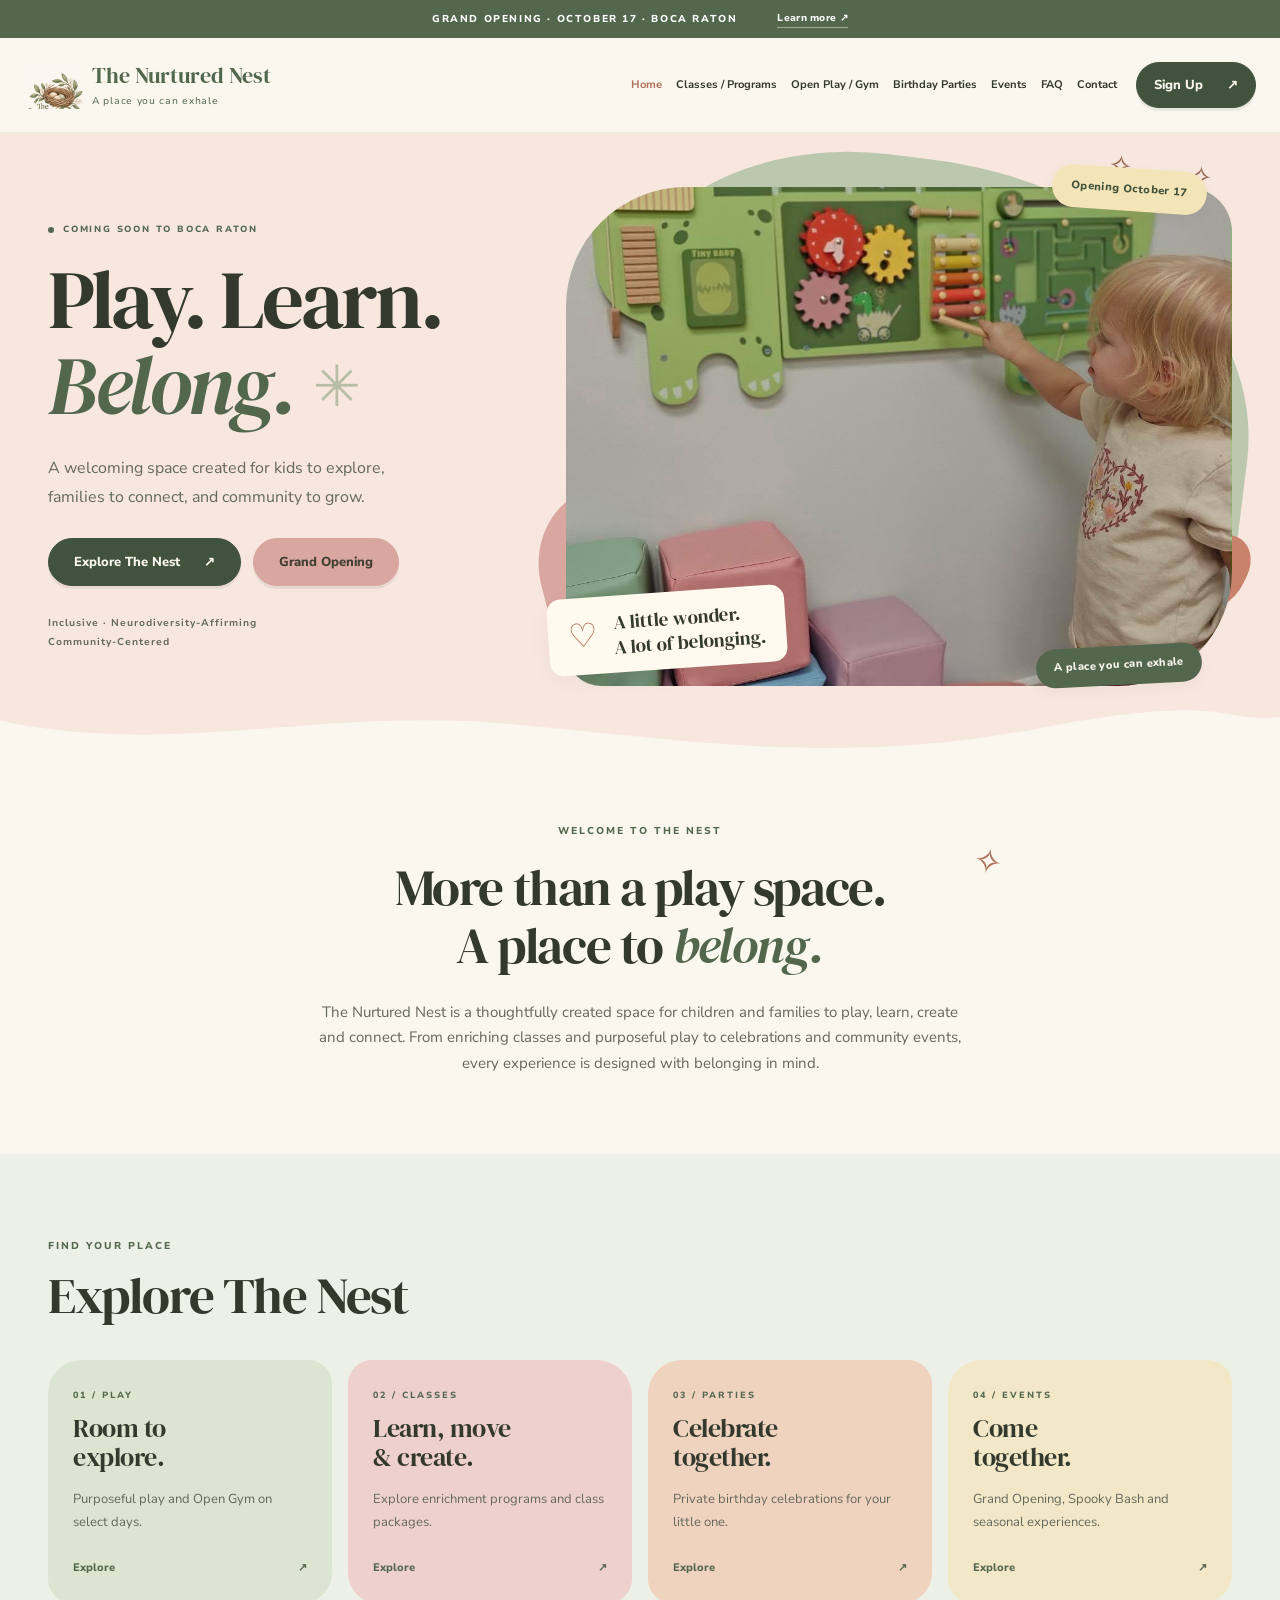
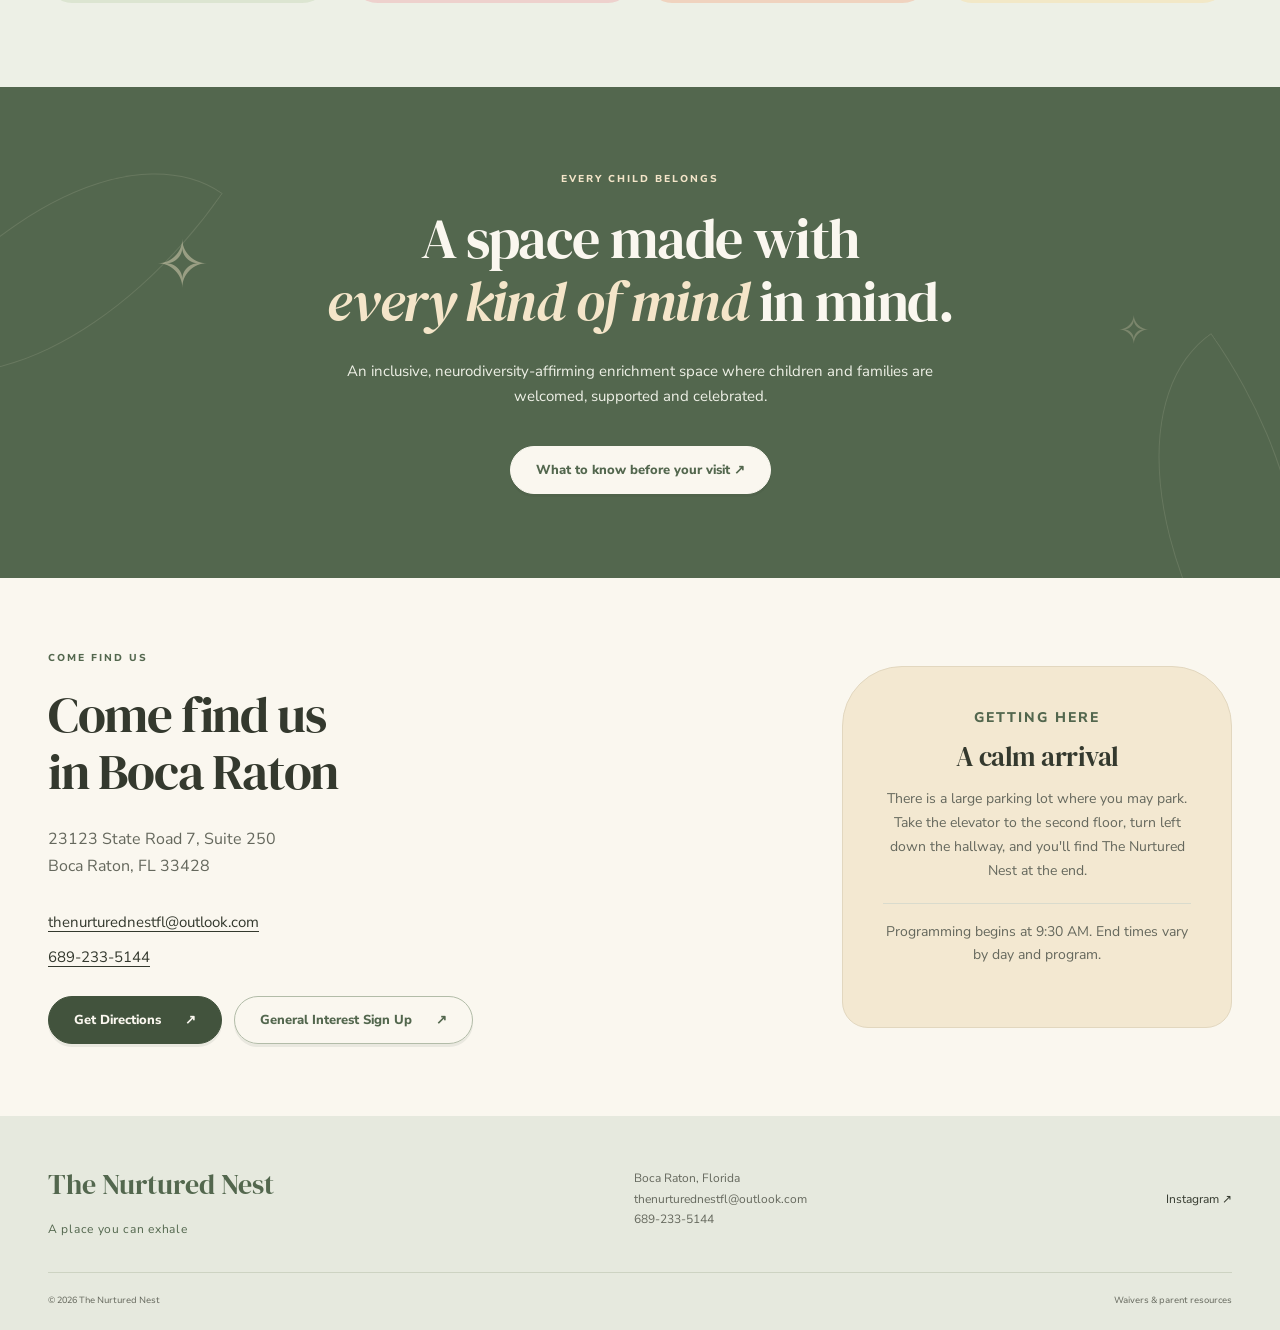
==== commit d63b53de: "Add files via upload" ====
--- a/index.html
+++ b/index.html
@@ -1,52 +1,6 @@
-<!doctype html>
-<html lang="en">
-<head>
-  <meta charset="utf-8"><meta name="viewport" content="width=device-width, initial-scale=1">
-  <title>The Nurtured Nest | Play. Learn. Belong. | Boca Raton</title>
-  <meta name="description" content="A welcoming children's and family space coming soon to Boca Raton. Join The Nurtured Nest's Grand Opening on October 17, 12–4 PM.">
-  <meta name="theme-color" content="#53674e">
-  <link rel="preconnect" href="https://fonts.googleapis.com"><link rel="preconnect" href="https://fonts.gstatic.com" crossorigin>
-  <link href="https://fonts.googleapis.com/css2?family=DM+Serif+Display:ital@0;1&family=Nunito+Sans:wght@400;500;600;700;800&display=swap" rel="stylesheet">
-  <link rel="stylesheet" href="style.css"><script src="script.js" defer></script>
-</head>
-<body>
-<a class="skip-link" href="#main">Skip to content</a>
-<div class="announcement"><span>🌿 GRAND OPENING · OCTOBER 17 · BOCA RATON</span><a href="#events">Learn more <span aria-hidden="true">↗</span></a></div>
-<header class="header">
-  <a class="brand" href="#home" aria-label="The Nurtured Nest home"><svg viewBox="0 0 48 48" aria-hidden="true"><path d="M24 38V18M24 29C8 30 7 14 7 14c15-1 19 8 17 15ZM24 22C24 7 40 8 40 8c0 12-6 16-16 14ZM9 37q15 10 30 0M12 41q12 7 24 0"/></svg><span>The Nurtured Nest<small>KIDS · FAMILIES · COMMUNITY</small></span></a>
-  <button class="menu-toggle" aria-controls="navigation" aria-expanded="false" aria-label="Open navigation"><span></span><span></span></button>
-  <nav id="navigation" aria-label="Main navigation"><a href="#home">Home</a><a href="#explore">Explore</a><a href="#classes">Classes</a><a href="#parties">Parties</a><a href="#events">Events</a><a href="#visit">Visit</a><a class="button nav-cta" href="#connect">Join the Nest <span aria-hidden="true">↗</span></a></nav>
-</header>
-<main id="main">
-<div class="hero-band"><section id="home" class="hero wrap">
-  <div class="hero-copy"><p class="eyebrow"><span class="dot"></span> COMING SOON TO BOCA RATON</p><h1>Play. Learn.<br><em>Belong.</em><span class="spark" aria-hidden="true">✳</span></h1><p class="lead">A welcoming space created for kids to explore, families to connect, and community to grow.</p><div class="actions"><a class="button" href="#explore">Explore The Nest <span aria-hidden="true">↗</span></a><a class="button secondary" href="#events">Grand Opening</a></div><p class="values">Inclusive · Neurodiversity-Affirming<br>Community-Centered</p></div>
-  <figure class="hero-visual"><span class="hero-shape" aria-hidden="true"></span><svg class="hero-leaf" viewBox="0 0 90 130" aria-hidden="true"><path d="M20 120Q55 65 65 10M38 88Q4 77 12 50Q44 51 38 88ZM52 58Q84 61 85 30Q56 25 52 58ZM62 28Q38 20 45 3Q63 3 62 28"/></svg><span class="hero-sparkles" aria-hidden="true">✧ · ✧</span><span class="opening-badge">Opening October 17 <span aria-hidden="true">🌿</span></span><img src="images/hero-community.png" alt="Illustrative scene of children and families connecting through play in a warm, nature-inspired space" fetchpriority="high" width="1536" height="864"><div class="image-stamp"><span aria-hidden="true">♡</span><span>A little wonder.<br>A lot of belonging.</span></div><span class="family-badge">Kids · Families · Community</span><figcaption>Imagery shown is illustrative while The Nurtured Nest prepares to open.</figcaption></figure>
-</section><svg class="hero-wave" viewBox="0 0 1440 65" preserveAspectRatio="none" aria-hidden="true"><path d="M0 20C200 70 360 0 580 25S950 80 1170 30S1370 25 1440 15V65H0Z"/></svg></div>
-<a class="opening-teaser wrap" href="#events"><span class="teaser-date"><b>17</b><small>OCTOBER</small></span><span><span class="eyebrow">LET'S BEGIN SOMETHING SPECIAL</span><strong>You're invited to our Grand Opening</strong></span><span class="teaser-time">Saturday · 12:00–4:00 PM</span><span class="circle-arrow" aria-hidden="true">↗</span></a>
-<section class="intro wrap reveal"><div class="botanical" aria-hidden="true">❧</div><p class="eyebrow">WELCOME TO THE NEST</p><h2>More than a play space.<br>A place to <em>belong.</em></h2><p>The Nurtured Nest is a thoughtfully created space for children and families to play, learn, create and connect. From enriching classes and sensory play to celebrations and community events, every experience is designed with belonging in mind.</p></section>
-<section id="explore" class="offerings section-pad"><div class="wrap"><div class="section-heading reveal"><div><p class="eyebrow">A LITTLE SOMETHING FOR EVERYONE</p><h2>Find your place at The Nest</h2></div><p>Small discoveries.<br>Meaningful connections.</p></div><div class="offer-grid">
-<a class="offer reveal" href="#play"><span class="offer-icon" aria-hidden="true"><svg viewBox="0 0 60 60"><circle cx="21" cy="21" r="13"/><path d="m30 34 21-4 4 21-21 4ZM9 45l9-12 9 14Z"/></svg></span><span class="eyebrow">01 / PLAY</span><h3>Let curiosity lead.</h3><p>Room to explore, discover and enjoy purposeful play.</p><span class="text-link">Discover play <span aria-hidden="true">↗</span></span></a>
-<a class="offer reveal" href="#classes"><span class="offer-icon" aria-hidden="true"><svg viewBox="0 0 60 60"><path d="m30 5 4 19 18-8-13 15 16 11-20-3-5 17-5-18-19 4 15-13L9 15l17 9Z"/></svg></span><span class="eyebrow">02 / CLASSES</span><h3>Grow in your own way.</h3><p>Creative, sensory and movement-based experiences for growing little minds and bodies.</p><span class="text-link">Explore classes <span aria-hidden="true">↗</span></span></a>
-<a class="offer reveal" href="#parties"><span class="offer-icon" aria-hidden="true"><svg viewBox="0 0 60 60"><path d="m29 17 4 11 12 1-9 8 3 12-10-6-10 6 3-12-9-8 12-1ZM10 10l3 6M45 10l-4 7M50 26l6-2M8 33l-5 4"/><circle cx="26" cy="6" r="1"/><circle cx="49" cy="47" r="1"/></svg></span><span class="eyebrow">03 / PARTIES</span><h3>Make a little magic.</h3><p>Celebrate life's sweetest moments with thoughtfully designed birthday experiences.</p><span class="text-link">Let's celebrate <span aria-hidden="true">↗</span></span></a>
-<a class="offer reveal" href="#events"><span class="offer-icon" aria-hidden="true"><svg viewBox="0 0 60 60"><circle cx="30" cy="30" r="13"/><path d="M30 3v8M30 49v8M3 30h8M49 30h8M10 10l6 6M44 44l6 6M10 50l6-6M44 16l6-6"/></svg></span><span class="eyebrow">04 / EVENTS</span><h3>Come together.</h3><p>Seasonal celebrations, pop-ups and experiences that bring our community together.</p><span class="text-link">What's coming <span aria-hidden="true">↗</span></span></a>
-</div></div></section>
-<section id="play" class="split wrap section-pad reveal"><div class="photo-frame"><img src="images/sensory-play.png" alt="Illustrative sensory play with children exploring tactile materials" loading="lazy" width="1536" height="864"><span class="photo-label">Room for wonder.</span></div><div class="split-copy"><p class="eyebrow">PLAY & DISCOVER</p><h2>Little hands.<br><em>Big discoveries.</em></h2><p>Purposeful play gives children space to explore at their own pace, build confidence and experience the joy of discovery.</p><div class="tags"><span>Sensory Play</span><span>Open-Ended Exploration</span><span>Connection</span></div></div></section>
-<section id="classes" class="classes section-pad"><div class="wrap"><div class="section-heading reveal"><div><p class="eyebrow">CURIOUS MINDS, HAPPY HEARTS</p><h2>Learn, move & create</h2><p>Thoughtful experiences created for curious kids and growing families.</p></div><a class="text-link" href="#events">See What's Coming <span aria-hidden="true">↗</span></a></div><p class="program-note">Programming may include:</p><div class="class-grid">
-<article class="class-card reveal"><img src="images/movement-class.png" alt="Illustrative children's movement and mindfulness activity" loading="lazy" width="1536" height="864"><div><span class="eyebrow">MOVE & GROW</span><h3>Movement & Mindfulness</h3><p>Space to move, express and explore.</p></div></article>
-<article class="class-card reveal"><img src="images/creative-class.png" alt="Illustrative creative class with children making art together" loading="lazy" width="1536" height="864"><div><span class="eyebrow">IMAGINE & MAKE</span><h3>Creative Play</h3><p>Little ideas with endless possibilities.</p></div></article>
-<article class="class-card reveal"><img src="images/parent-child.png" alt="Illustrative parent and child sharing a playful moment" loading="lazy" width="1536" height="864"><div><span class="eyebrow">CONNECT & BELONG</span><h3>Parent + Child</h3><p>Shared moments for growing families.</p></div></article>
-</div><div class="class-bottom"><div class="tags"><span>Sensory Experiences</span><span>Pop-Up Classes</span><span>Seasonal Programs</span></div><p>Follow along for upcoming classes and schedules.</p></div></div></section>
-<section class="inclusion section-pad reveal"><div class="wrap"><span class="floating-star" aria-hidden="true">✧</span><p class="eyebrow">EVERY CHILD BELONGS</p><h2>A space made with<br><em>every kind of mind</em> in mind.</h2><p>The Nurtured Nest is proud to be an inclusive, neurodiversity-affirming space where children and families are welcomed, supported and celebrated.</p><span class="inclusion-sign">Room to be you. <span aria-hidden="true">♡</span></span></div></section>
-<section id="parties" class="parties wrap section-pad"><div class="center-heading reveal"><p class="eyebrow">BIG JOY FOR LITTLE MOMENTS</p><h2>Celebrate at The Nest</h2><p>Make their special day feel warm, joyful and completely their own.</p></div><div class="party-grid"><article class="party-card reveal"><span aria-hidden="true">♡</span><h3>Little Nest Party</h3><p class="price"><small>Starting at</small> $300</p><p>A sweet beginning for your celebration.</p><a class="button secondary" href="#visit">Plan a Party <span aria-hidden="true">↗</span></a></article><article class="party-card reveal"><span aria-hidden="true">✳</span><h3>Nurtured Celebration</h3><p class="price"><small>Starting at</small> $400</p><p>A joyful way to mark their special day.</p><a class="button" href="#visit">Plan a Party <span aria-hidden="true">↗</span></a></article><article class="party-card reveal"><span aria-hidden="true">☼</span><h3>Signature Nest</h3><p class="price"><small>Starting at</small> $500</p><p>A celebration to make their own.</p><a class="button secondary" href="#visit">Plan a Party <span aria-hidden="true">↗</span></a></article></div><p class="fine-print">Party details and availability may vary. Contact The Nurtured Nest for current package information.</p></section>
-<section id="events" class="events section-pad"><div class="wrap event-layout reveal"><div><p class="eyebrow">YOU'RE INVITED</p><h2>Come celebrate our<br><em>Grand Opening</em></h2><p>Come explore The Nest, meet the community and celebrate the beginning of something special.</p><a class="button light" href="https://www.google.com/maps/search/?api=1&query=23123+State+Road+7+Suite+250+Boca+Raton+FL+33428" target="_blank" rel="noopener noreferrer">Get Directions <span aria-hidden="true">↗</span></a></div><article class="event-card"><span class="eyebrow">THE NURTURED NEST</span><div class="event-date"><span>OCT</span><strong>17</strong><span>2026</span></div><h3>Grand Opening</h3><p><b>Saturday, October 17</b><br>12:00 PM – 4:00 PM</p><div class="event-address">23123 State Road 7, Suite 250<br>Boca Raton, FL 33428</div><span class="event-flower" aria-hidden="true">✳</span></article></div></section>
-<section class="community wrap section-pad reveal"><div><p class="eyebrow">FAMILIES & COMMUNITY</p><h2>It takes a village.<br><em>Come find yours.</em></h2><p>The Nest is being created as a place for connection — for little ones, parents, caregivers and the people who make our community feel like home.</p><p>Look forward to community collaborations and pop-up experiences as The Nest grows.</p></div><figure class="community-photo"><img src="images/parent-child.png" alt="Illustrative family connection through a shared parent and child activity" loading="lazy" width="1536" height="864"><figcaption>Growing together.</figcaption></figure></section>
-<section class="rental wrap reveal"><svg class="rental-art" viewBox="0 0 110 130" aria-hidden="true"><path d="M16 122V61a39 39 0 0 1 78 0v61M27 122V62a28 28 0 0 1 56 0v60M55 106V56M55 85Q31 86 34 65Q57 65 55 85ZM55 71Q77 71 78 49Q55 50 55 71M42 111q13 8 26 0"/><path d="m90 9 3 8 8 3-8 3-3 8-3-8-8-3 8-3Z"/></svg><div><p class="eyebrow">SPACE FOR YOUR IDEAS</p><span class="rental-label">ROOM RENTALS · POP-UPS · COMMUNITY</span><h3>Make The Nest yours</h3><p>Looking for a welcoming space for a gathering, class, workshop or community event? The Nurtured Nest offers opportunities for room rentals and pop-up experiences.</p></div><a class="button secondary" href="#visit">Ask About Rentals <span aria-hidden="true">↗</span></a></section>
-<section id="connect" class="connect section-pad reveal"><div class="wrap"><p class="eyebrow">LET'S STAY CONNECTED</p><h2>Watch The Nest <em>grow.</em></h2><p>We're getting ready to open our doors. Follow along for behind-the-scenes updates, classes, events and Grand Opening news.</p><a class="button" href="https://www.instagram.com/thenurturednestfl/" target="_blank" rel="noopener noreferrer">@thenurturednestfl <span aria-hidden="true">↗</span></a></div></section>
-<section id="visit" class="visit wrap section-pad reveal"><div><p class="eyebrow">YOUR NEW LITTLE CORNER OF BOCA</p><h2>Come find us<br>in Boca Raton</h2><address>23123 State Road 7, Suite 250<br>Boca Raton, FL 33428</address><div class="actions"><a class="button" href="https://www.instagram.com/thenurturednestfl/" target="_blank" rel="noopener noreferrer">Message Us on Instagram <span aria-hidden="true">↗</span></a><a class="text-link" href="https://www.google.com/maps/search/?api=1&query=23123+State+Road+7+Suite+250+Boca+Raton+FL+33428" target="_blank" rel="noopener noreferrer">Get Directions ↗</a></div></div><div class="visit-note"><span aria-hidden="true">❧</span><p class="eyebrow">SEE YOU SOON</p><h3>Grand Opening</h3><p>October 17 · 12–4 PM</p><a href="https://www.instagram.com/thenurturednestfl/" target="_blank" rel="noopener noreferrer">@thenurturednestfl ↗</a></div></section>
-</main>
-<footer><div class="wrap footer-top"><a class="footer-brand" href="#home">The Nurtured Nest<small>Play · Learn · Belong</small></a><p>A space for kids, families & community<br>Boca Raton, Florida</p><a href="https://www.instagram.com/thenurturednestfl/" target="_blank" rel="noopener noreferrer">Instagram ↗</a></div><div class="wrap footer-bottom"><span>© <span id="year">2026</span> The Nurtured Nest</span><span>Imagery shown is illustrative while The Nurtured Nest prepares to open.</span></div></footer>
-</body>
-</html>
-
-
-
+<!doctype html><html lang="en"><head><meta charset="utf-8"><meta name="viewport" content="width=device-width, initial-scale=1"><meta name="color-scheme" content="light only"><meta name="theme-color" content="#53674e"><title>Play. Learn. Belong. | The Nurtured Nest</title><meta name="description" content="A place you can exhale. Children and family enrichment, play, parties and events in Boca Raton."><link rel="preconnect" href="https://fonts.googleapis.com"><link rel="preconnect" href="https://fonts.gstatic.com" crossorigin><link href="https://fonts.googleapis.com/css2?family=DM+Serif+Display:ital@0;1&amp;family=Nunito+Sans:wght@400;500;600;700;800&amp;display=swap" rel="stylesheet"><link rel="stylesheet" href="style.css"><script src="script.js" defer></script></head><body><a class="skip-link" href="#main">Skip to content</a><div class="announcement"><span>GRAND OPENING · OCTOBER 17 · BOCA RATON</span><a href="events.html#grand-opening">Learn more <span aria-hidden="true">↗</span></a></div>
+<header class="header"><a class="brand" href="index.html" aria-label="The Nurtured Nest home"><svg class="client-logo" viewBox="125 130 235 160" role="img" aria-label="The Nurtured Nest nest with eggs logo"><image href="images/Nurtured_Nest_Birthday_Parties_Page1.jpg" width="1530" height="1980"/></svg><span>The Nurtured Nest<small>A place you can exhale</small></span></a><button class="menu-toggle" aria-controls="navigation" aria-expanded="false" aria-label="Open navigation"><span></span><span></span></button><nav id="navigation" aria-label="Main navigation"><a href="index.html" aria-current="page">Home</a><a href="programs.html">Classes / Programs</a><a href="open-play.html">Open Play / Gym</a><a href="parties.html">Birthday Parties</a><a href="events.html">Events</a><a href="faq.html">FAQ</a><a href="contact.html">Contact</a><a class="button nav-cta" href="https://form.jotform.com/262747598045066" target="_blank" rel="noopener noreferrer">Sign Up <span aria-hidden="true">↗</span></a></nav></header><main id="main"><div class="hero-band"><section id="home" class="hero wrap">
+  <div class="hero-copy"><p class="eyebrow"><span class="dot"></span> COMING SOON TO BOCA RATON</p><h1>Play. Learn.<br><em>Belong.</em><span class="spark" aria-hidden="true">✳</span></h1><p class="lead">A welcoming space created for kids to explore, families to connect, and community to grow.</p><div class="actions"><a class="button" href="#explore">Explore The Nest <span aria-hidden="true">↗</span></a><a class="button secondary" href="events.html#grand-opening">Grand Opening</a></div><p class="values">Inclusive · Neurodiversity-Affirming<br>Community-Centered</p></div>
+  <figure class="hero-visual"><span class="hero-shape" aria-hidden="true"></span><span class="hero-sparkles" aria-hidden="true">✧ · ✧</span><span class="opening-badge">Opening October 17</span><img src="images/01f64a8f-f322-4b5f-ad6a-bfc4502d559f.jpeg" alt="A child exploring the activity wall and soft blocks at The Nurtured Nest" fetchpriority="high" width="1536" height="864"><div class="image-stamp"><span aria-hidden="true">♡</span><span>A little wonder.<br>A lot of belonging.</span></div><span class="family-badge">A place you can exhale</span></figure>
+</section><svg class="hero-wave" viewBox="0 0 1440 65" preserveAspectRatio="none" aria-hidden="true"><path d="M0 20C200 70 360 0 580 25S950 80 1170 30S1370 25 1440 15V65H0Z"/></svg></div>
+<section class="intro wrap reveal"><p class="eyebrow">WELCOME TO THE NEST</p><h2>More than a play space.<br>A place to <em>belong.</em></h2><p>The Nurtured Nest is a thoughtfully created space for children and families to play, learn, create and connect. From enriching classes and purposeful play to celebrations and community events, every experience is designed with belonging in mind.</p></section><section id="explore" class="offerings section-pad"><div class="wrap"><div class="section-heading"><div><p class="eyebrow">FIND YOUR PLACE</p><h2>Explore The Nest</h2></div></div><div class="offer-grid"><a class="offer reveal" href="open-play.html"><span class="eyebrow">01 / PLAY</span><h3>Room to explore.</h3><p>Purposeful play and Open Gym on select days.</p><span class="text-link">Explore <span aria-hidden="true">↗</span></span></a><a class="offer reveal" href="programs.html"><span class="eyebrow">02 / CLASSES</span><h3>Learn, move & create.</h3><p>Explore enrichment programs and class packages.</p><span class="text-link">Explore <span aria-hidden="true">↗</span></span></a><a class="offer reveal" href="parties.html"><span class="eyebrow">03 / PARTIES</span><h3>Celebrate together.</h3><p>Private birthday celebrations for your little one.</p><span class="text-link">Explore <span aria-hidden="true">↗</span></span></a><a class="offer reveal" href="events.html"><span class="eyebrow">04 / EVENTS</span><h3>Come together.</h3><p>Grand Opening, Spooky Bash and seasonal experiences.</p><span class="text-link">Explore <span aria-hidden="true">↗</span></span></a></div></div></section><section class="inclusion section-pad reveal"><div class="wrap"><span class="floating-star" aria-hidden="true">✧</span><p class="eyebrow">EVERY CHILD BELONGS</p><h2>A space made with<br><em>every kind of mind</em> in mind.</h2><p>An inclusive, neurodiversity-affirming enrichment space where children and families are welcomed, supported and celebrated.</p><a class="button light" href="faq.html">What to know before your visit ↗</a></div></section><section id="visit" class="visit wrap section-pad"><div><p class="eyebrow">COME FIND US</p><h2>Come find us<br>in Boca Raton</h2><address>23123 State Road 7, Suite 250<br>Boca Raton, FL 33428</address><div class="contact-links"><a href="mailto:thenurturednestfl@outlook.com">thenurturednestfl@outlook.com</a><a href="tel:+16892335144">689-233-5144</a></div><div class="actions"><a class="button" href="https://www.google.com/maps/search/?api=1&query=23123+State+Road+7+Suite+250+Boca+Raton+FL+33428" target="_blank" rel="noopener noreferrer">Get Directions <span aria-hidden="true">↗</span></a><a class="button secondary" href="https://form.jotform.com/262747598045066" target="_blank" rel="noopener noreferrer">General Interest Sign Up <span aria-hidden="true">↗</span></a></div></div><div class="visit-note"><p class="eyebrow">GETTING HERE</p><h3>A calm arrival</h3><p>There is a large parking lot where you may park. Take the elevator to the second floor, turn left down the hallway, and you'll find The Nurtured Nest at the end.</p><p class="hours-note">Programming begins at 9:30 AM. End times vary by day and program.</p></div></section></main><footer><div class="wrap footer-top"><a class="footer-brand" href="index.html">The Nurtured Nest<small>A place you can exhale</small></a><p>Boca Raton, Florida<br><a href="mailto:thenurturednestfl@outlook.com">thenurturednestfl@outlook.com</a><br><a href="tel:+16892335144">689-233-5144</a></p><a href="https://www.instagram.com/thenurturednestfl/" target="_blank" rel="noopener noreferrer">Instagram ↗</a></div><div class="wrap footer-bottom"><span>© <span id="year">2026</span> The Nurtured Nest</span><a href="faq.html#agreements">Waivers & parent resources</a></div></footer></body></html>
--- a/style.css
+++ b/style.css
@@ -5,6 +5,9 @@
 @media(max-width:600px){.wrap{width:calc(100% - 40px)}.announcement{gap:12px;font-size:7px;letter-spacing:.8px;padding-inline:12px;min-height:34px}.announcement a{font-size:8px;white-space:nowrap}.header{padding-inline:20px;height:76px}.header nav{top:76px;padding-inline:20px}.brand{font-size:22px}.brand small{font-size:7px;letter-spacing:1.5px}.hero{grid-template-columns:1fr;padding-top:34px;gap:24px;padding-bottom:25px}.hero-copy{padding:0}.hero .eyebrow{font-size:8px;margin-bottom:20px}h1{font-size:70px;letter-spacing:-2.5px}.spark{font-size:45px;margin:15px 0 0 20px}.lead{font-size:15px;margin-block:22px}.hero .button{font-size:12px;padding:14px 20px}.values{font-size:9px;margin-top:22px}.hero-visual img{height:300px;border-radius:85px 24px 24px 24px;object-position:50% center}.image-stamp{left:12px;bottom:49px;font-size:16px;padding:12px 17px;gap:12px}.image-stamp>span:first-child{font-size:27px}figcaption{font-size:8px;margin-top:10px}.opening-teaser{gap:15px;padding:17px 16px}.teaser-date{padding-right:15px}.teaser-date b{font-size:34px}.teaser-date small{font-size:7px}.opening-teaser .eyebrow{font-size:7px;letter-spacing:1px}.opening-teaser strong{font-size:18px;line-height:1.2;display:block}.circle-arrow{flex-shrink:0;width:28px;height:28px}.intro{padding-block:65px}.intro h2{font-size:34px}.intro p:last-child{font-size:14px;margin-top:22px}.eyebrow{font-size:9px;letter-spacing:1.6px;margin-bottom:16px}.section-pad{padding-block:65px}h2{font-size:36px;letter-spacing:-.9px}.section-heading{display:block;margin-bottom:28px}.section-heading>p{margin-top:18px}.section-heading>.text-link{margin-top:22px}.offer-grid{gap:12px}.offer{padding:22px 17px;border-radius:23px}.offer h3{font-size:24px;line-height:1.15}.offer p{font-size:12px;margin-bottom:20px}.offer .eyebrow{font-size:8px;letter-spacing:1px}.offer-icon{font-size:33px;height:50px}.offer .text-link{font-size:10px;gap:8px}.split{grid-template-columns:1fr;gap:32px}.photo-frame img{height:300px;border-radius:24px 80px 24px 24px}.split-copy>p:not(.eyebrow){font-size:14px;margin-block:20px}.tags span{font-size:9px}.class-grid{grid-template-columns:1fr;gap:22px}.class-card img{height:240px}.class-card>div{padding:25px}.class-card h3{font-size:28px}.class-bottom{gap:17px}.inclusion h2{font-size:36px}.floating-star{font-size:28px;top:-30px;left:3px}.inclusion p:not(.eyebrow){font-size:14px;margin-block:22px}.party-grid{grid-template-columns:1fr;gap:18px}.party-card{padding:28px}.party-card h3{font-size:29px}.party-card>span{margin-bottom:12px}.party-card .price{margin-top:15px}.fine-print{font-size:10px}.event-layout{grid-template-columns:1fr;gap:42px}.events h2{font-size:39px}.events h2+p{font-size:14px}.event-card{margin:0 18px;transform:rotate(2deg);padding:32px}.event-flower{font-size:55px;right:-18px}.event-date strong{font-size:105px}.community{grid-template-columns:1fr;gap:20px}.community p:not(.eyebrow){font-size:14px}.rental{flex-direction:column;align-items:flex-start;padding:28px;margin-bottom:65px;gap:24px}.rental h3{font-size:30px}.rental p:last-child{font-size:13px}.connect h2{font-size:39px}.connect p:not(.eyebrow){font-size:14px}.visit{grid-template-columns:1fr;gap:35px}.visit .actions{gap:20px}.visit .button{font-size:12px}.visit-note{padding:28px}.visit-note>span{font-size:42px}.footer-top{flex-direction:column;align-items:flex-start;gap:23px}.footer-bottom{flex-direction:column;gap:12px}.footer-bottom>span:last-child{max-width:290px}.footer-brand{font-size:27px}}
 @media(prefers-reduced-motion:reduce){html{scroll-behavior:auto}*,*::before,*::after{animation:none!important;transition:none!important}.js .reveal{opacity:1;transform:none}}
 .community-photo{position:relative}.community-photo img{height:340px;border-radius:160px 160px 28px 28px}.community-photo figcaption{position:absolute;bottom:20px;left:50%;transform:translateX(-50%) rotate(-3deg);white-space:nowrap;background:var(--cream);padding:12px 24px;border-radius:12px;font-family:var(--serif);font-size:23px;color:var(--sage)}
+
+/* Keep browser-rendered controls and automatic darkening in the light scheme. */
+:root{color-scheme:only light}
 
 /* Warm, botanical refinement of the original layout. */
 :root{--peach:#e8b49d;--dusty-pink:#d9a7a0;--butter:#f4e5b8;--deep-olive:#42533d;--hero-blush:#f7e7de}
@@ -51,3 +54,53 @@
 
 @media(max-width:1100px){.hero-visual img{height:auto;aspect-ratio:16/9}} @media(max-width:600px){.hero-visual img{height:auto;aspect-ratio:16/9;border-radius:65px 25px 55px 25px}.hero-visual::before{bottom:65px}.image-stamp{font-size:12px;bottom:73px;padding:8px 11px}.hero .spark{font-size:38px;margin-left:15px}}
 .image-stamp{bottom:50px}@media(max-width:600px){.image-stamp{bottom:62px}}
+
+/* Birthday packages and inquiry form extend the existing visual system. */
+.birthday-grid{grid-template-columns:repeat(2,minmax(0,1fr));gap:24px}
+.birthday-grid .party-card{display:flex;flex-direction:column;align-items:center;padding:35px 30px;position:relative}
+.birthday-grid .party-card>p:not(.price){font-size:14px;line-height:1.8;max-width:480px}
+.birthday-grid .party-card .package-meta{font-size:12px;font-weight:800;color:var(--sage);margin:0 0 18px}
+.birthday-grid .party-card .package-tagline{font-family:var(--serif);font-style:italic;font-size:21px;color:var(--sage);margin:0 0 22px}
+.birthday-grid .party-card .button{margin-top:auto;min-width:180px}
+.birthday-grid .party-card>span.popular-badge{position:absolute;top:-13px;left:50%;transform:translateX(-50%);background:var(--sage);color:var(--cream);padding:5px 16px;font:800 9px var(--sans);letter-spacing:1.3px;border-radius:30px;white-space:nowrap;margin:0}
+.birthday-grid .party-card .custom-price{font-size:34px}
+.birthday-grid .styled-party{background:#f3e8d1;border-color:#e2d7bf}
+.styled-options{display:grid;grid-template-columns:repeat(2,minmax(0,1fr));text-align:left;gap:6px 26px;margin:0 0 23px;padding-left:20px;font-size:13px;color:var(--muted);width:100%;max-width:430px}
+.birthday-grid .party-card .options-label{font-weight:800;margin-bottom:10px}
+.party-addons{margin-top:38px;padding:30px 34px;background:var(--paper);border-radius:28px}
+.party-addons .eyebrow{margin-bottom:12px}.party-addons>p:last-child{font-size:12px;margin-top:18px}
+.addon-list{display:flex;flex-wrap:wrap;gap:10px;list-style:none;padding:0;margin:22px 0 0}
+.addon-list li{padding:8px 14px;background:var(--cream);border:1px solid var(--line);border-radius:30px;font-size:12px;color:var(--sage)}
+.party-inquiry{margin-top:60px;padding:45px;background:var(--hero-blush);border-radius:36px;scroll-margin-top:15px}
+.party-inquiry .center-heading{margin-bottom:30px}.party-inquiry .center-heading p:last-child{max-width:550px;margin-inline:auto}
+.form-required-note{font-size:12px;margin-bottom:22px}
+.party-fields{display:grid;grid-template-columns:repeat(2,minmax(0,1fr));gap:20px 24px}
+#party-form label{display:flex;flex-direction:column;gap:8px;font-size:13px;font-weight:800;color:var(--ink);min-width:0}
+#party-form input:not([type="checkbox"]),#party-form select,#party-form textarea{width:100%;min-width:0;max-width:100%;min-height:48px;border:1px solid #b7baa9;border-radius:13px;background:var(--cream);color:var(--ink);font:400 16px var(--sans);padding:12px 14px;box-sizing:border-box;color-scheme:only light}
+#party-form textarea{resize:vertical;line-height:1.6}
+#party-form input:focus-visible,#party-form select:focus-visible,#party-form textarea:focus-visible{outline:3px solid var(--terra);outline-offset:3px}
+.addon-checkboxes{padding:22px 0;margin:24px 0 0;border:0;border-top:1px solid #d8bfb1}
+.addon-checkboxes legend{padding:0 12px 0 0;font-size:14px;font-weight:800}
+.checkbox-grid{display:grid;grid-template-columns:repeat(3,minmax(0,1fr));gap:8px 20px}
+#party-form .checkbox-grid label{flex-direction:row;align-items:center;gap:10px;min-height:44px;font-size:12px;font-weight:600;line-height:1.5;cursor:pointer}
+#party-form input[type="checkbox"]{width:19px;height:19px;flex-shrink:0;accent-color:var(--sage);margin:0}
+.form-wide{margin-top:20px}.connection-note{font-size:12px;margin-top:24px}.submit-party{cursor:pointer;min-height:50px;padding-inline:34px;margin-top:24px;max-width:100%}.submit-party:disabled{opacity:.65;cursor:wait}
+.form-disclaimer{font-size:12px;max-width:680px;margin-top:18px;line-height:1.7}
+#party-form-status:empty{display:none}#party-form-status{padding:16px 20px;background:var(--cream);border:1px solid var(--line);border-radius:14px;color:var(--sage);font-size:14px;line-height:1.7;margin-top:20px}
+.party-details{margin-top:38px;padding:34px;background:var(--sage-light);border-radius:30px}
+.party-details .eyebrow{margin-bottom:12px}.party-details-grid{display:grid;grid-template-columns:repeat(2,minmax(0,1fr));gap:24px 40px;margin-top:25px}
+.party-details h4{font-size:11px;letter-spacing:1.3px;text-transform:uppercase;color:var(--sage);margin:0 0 12px}
+.party-details ul{padding-left:18px;margin:0;font-size:13px;color:var(--muted);line-height:1.8}.party-details li+li{margin-top:8px}
+@media(max-width:860px){.party-inquiry{padding:32px}.checkbox-grid{grid-template-columns:repeat(2,minmax(0,1fr))}.birthday-grid .party-card{padding:32px 24px}}
+@media(max-width:600px){.birthday-grid{grid-template-columns:1fr;gap:24px}.birthday-grid .party-card{padding:30px 24px}.party-inquiry{margin-top:40px;padding:28px 20px;border-radius:28px}.party-inquiry h2{font-size:35px}.party-fields,.checkbox-grid,.party-details-grid{grid-template-columns:1fr}.party-fields{gap:18px}.party-addons,.party-details{padding:26px 22px}.addon-list{gap:8px}.addon-list li{font-size:11px;padding:7px 11px}.styled-options{font-size:12px;gap:8px 18px}.party-details-grid{gap:26px}.submit-party{width:100%;font-size:13px}.party-inquiry .center-heading p:last-child{font-size:14px}.birthday-grid .party-card .custom-price{font-size:32px}}
+
+
+
+/* Dedicated static pages retain the established brand palette and components. */
+.header{padding-inline:max(24px,calc((100vw - 1280px)/2))}.brand{font-size:22px;gap:9px}.brand small{font-size:10px;letter-spacing:.7px;text-transform:none}.brand svg.client-logo{width:59px;height:47px;stroke:none;flex-shrink:0}.header nav{gap:14px;font-size:11px}.header nav a[aria-current="page"]{color:var(--terra)}.nav-cta{padding-inline:17px}.hero-visual img{aspect-ratio:4/3;object-position:50% 56%}.hero-visual{padding-bottom:15px}.hero .image-stamp{bottom:32px}.hero .family-badge{bottom:17px}.hero-band{padding-bottom:24px}.page-title{font-size:clamp(38px,4.2vw,60px);line-height:1.12;letter-spacing:-1.4px}.center-heading>p:last-child{max-width:760px;margin-inline:auto}.contact-links{display:flex;flex-direction:column;align-items:flex-start;gap:9px;margin:20px 0 26px;font-size:15px;overflow-wrap:anywhere}.contact-links a{text-decoration:underline;text-underline-offset:4px}.contact-links a:hover{color:var(--terra)}.visit-note p{font-size:14px}.hours-note{padding-top:16px;border-top:1px solid var(--line)}.program-pricing,.contact-grid{display:grid;grid-template-columns:repeat(2,minmax(0,1fr));gap:24px}.program-pricing h2{font-size:33px;letter-spacing:-.6px}.program-pricing .party-card{padding:35px;display:flex;flex-direction:column;align-items:center}.program-pricing .button{margin-top:auto}.program-list{padding-block:52px}.program-list>p:last-child{margin-top:23px;font-size:14px;max-width:700px}.resource-panel{padding:38px;background:var(--hero-blush);border-radius:32px}.resource-panel h2{font-size:36px}.resource-panel>p:not(.eyebrow){margin:20px 0 24px;max-width:760px;font-size:15px}.resource-panel .actions{margin-top:22px}.resource-panel .resource-note,.resource-note{font-size:12px!important;line-height:1.8}.resource-links{display:flex;flex-wrap:wrap;gap:12px;margin-top:24px}.play-page{padding-block:20px 0}.play-page .photo-frame img{aspect-ratio:3/4;height:auto;object-position:50% 55%}.play-page .play-price{font-family:var(--serif);font-size:48px;color:var(--sage);margin-block:20px}.play-page .split-copy p{font-size:15px}.event-feature{display:grid;grid-template-columns:1fr 1fr;gap:60px;align-items:center;padding-block:64px}.event-flyer{height:auto;object-fit:contain;border-radius:24px}.event-feature h2{font-size:48px}.event-feature p{margin-block:22px;font-size:15px}.event-scan{font-size:21px!important;line-height:1.6;color:var(--sage);font-weight:700}.opening-event address{font-style:normal;font-size:15px;margin-bottom:24px}.faq-page{max-width:1000px}.faq-group{margin-bottom:42px}.faq-group h2{font-size:30px;margin-bottom:20px}.faq-group details{border-bottom:1px solid var(--line)}.faq-group summary{padding:20px 36px 20px 0;font-size:15px;font-weight:800;cursor:pointer;position:relative;list-style:none}.faq-group summary::-webkit-details-marker{display:none}.faq-group summary::after{content:'+';position:absolute;right:8px;color:var(--sage);font-size:24px;font-weight:400;top:12px}.faq-group details[open] summary::after{content:'−'}.faq-answer{padding:0 30px 22px 0;font-size:14px}.faq-answer .text-link{display:flex;margin-top:16px}.faq-group summary:focus-visible{outline:3px solid var(--terra);outline-offset:3px;border-radius:8px}.contact-grid .resource-panel{display:flex;flex-direction:column;align-items:flex-start}.contact-grid .button{margin-top:auto}.contact-actions{margin-top:32px}.footer-brand small{letter-spacing:.7px;text-transform:none;font-size:12px}.footer-top p{overflow-wrap:anywhere}.inclusion .button{margin-top:10px}.birthday-grid .party-card{scroll-margin-top:110px}
+@media(max-width:1200px){.header{height:80px;padding-inline:24px}.menu-toggle{display:flex;flex-direction:column;justify-content:center;gap:6px;width:44px;height:44px;border:1px solid var(--line);border-radius:100%;background:transparent;align-items:center}.menu-toggle span{height:1px;width:18px;background:var(--sage);transition:transform .2s}.menu-toggle[aria-expanded=true] span:first-child{transform:translateY(3.5px) rotate(45deg)}.menu-toggle[aria-expanded=true] span:last-child{transform:translateY(-3.5px) rotate(-45deg)}.header nav{display:none;position:absolute;top:80px;left:0;right:0;background:var(--cream);padding:18px 24px 26px;border-bottom:1px solid var(--line);box-shadow:0 15px 20px #34392e0a;max-height:calc(100dvh - var(--menu-top,80px) - 10px);overflow-y:auto;overscroll-behavior:contain}.header nav.open{display:flex;flex-direction:column;align-items:stretch;gap:0}.header nav>a{padding:12px;min-height:46px;font-size:14px}.header nav .button{margin:12px 0 0;flex-shrink:0}.menu-open{overflow:hidden;overscroll-behavior:none}.event-feature{gap:35px}}
+@media(max-width:600px){.header{height:76px;padding-inline:20px}.header nav{top:76px;padding-inline:20px}.brand{font-size:20px;gap:5px}.brand svg.client-logo{width:46px;height:37px}.brand small{font-size:9px}.hero-visual img{aspect-ratio:1.2;object-position:50% 55%;border-radius:65px 25px 55px 25px}.hero-visual{padding-bottom:28px}.hero .image-stamp{bottom:47px}.hero .family-badge{bottom:4px}.hero-visual::before{bottom:48px}.hero-band{padding-bottom:24px}.program-pricing,.contact-grid,.event-feature{grid-template-columns:1fr}.program-pricing .party-card{padding:28px 24px}.program-pricing h2{font-size:29px}.resource-panel{padding:28px 24px;border-radius:28px}.resource-panel h2{font-size:31px}.resource-panel>p:not(.eyebrow){font-size:14px}.program-list{padding-block:40px}.resource-links .button{width:100%;font-size:12px}.play-page{gap:36px}.play-page .photo-frame img{aspect-ratio:3/4}.event-feature{padding-block:44px;gap:28px}.event-feature h2{font-size:36px}.event-feature p{margin-block:18px;font-size:14px}.event-scan{font-size:18px!important}.faq-group{margin-bottom:32px}.faq-group h2{font-size:28px}.faq-group summary{font-size:14px}.faq-answer{padding-right:5px}.contact-links{font-size:14px}.contact-grid .resource-panel{min-width:0}.footer-top{align-items:flex-start}.page-title{font-size:39px}.contact-actions .button{width:100%}}
+.contact-photo{margin-top:25px;width:100%}.contact-photo img{height:230px;object-fit:cover;object-position:50% 47%;border-radius:24px 55px 24px 24px}@media(max-width:600px){.contact-photo img{height:250px;object-position:50% 48%}}
+.play-page .photo-frame::before{inset:20px 5px -8px 12px;transform:rotate(-2deg)}
+.birthday-grid .package-name,.party-subheading{font-size:27px;letter-spacing:-.5px}.party-details .policy-heading{font-family:var(--sans);font-size:11px;font-weight:800;letter-spacing:1.3px;text-transform:uppercase;color:var(--sage);margin:0 0 12px}.contact-grid{align-items:start}
+.party-addons + #party-inquiry{margin-top:38px}@media(max-width:600px){.party-addons + #party-inquiry{margin-top:28px}}
